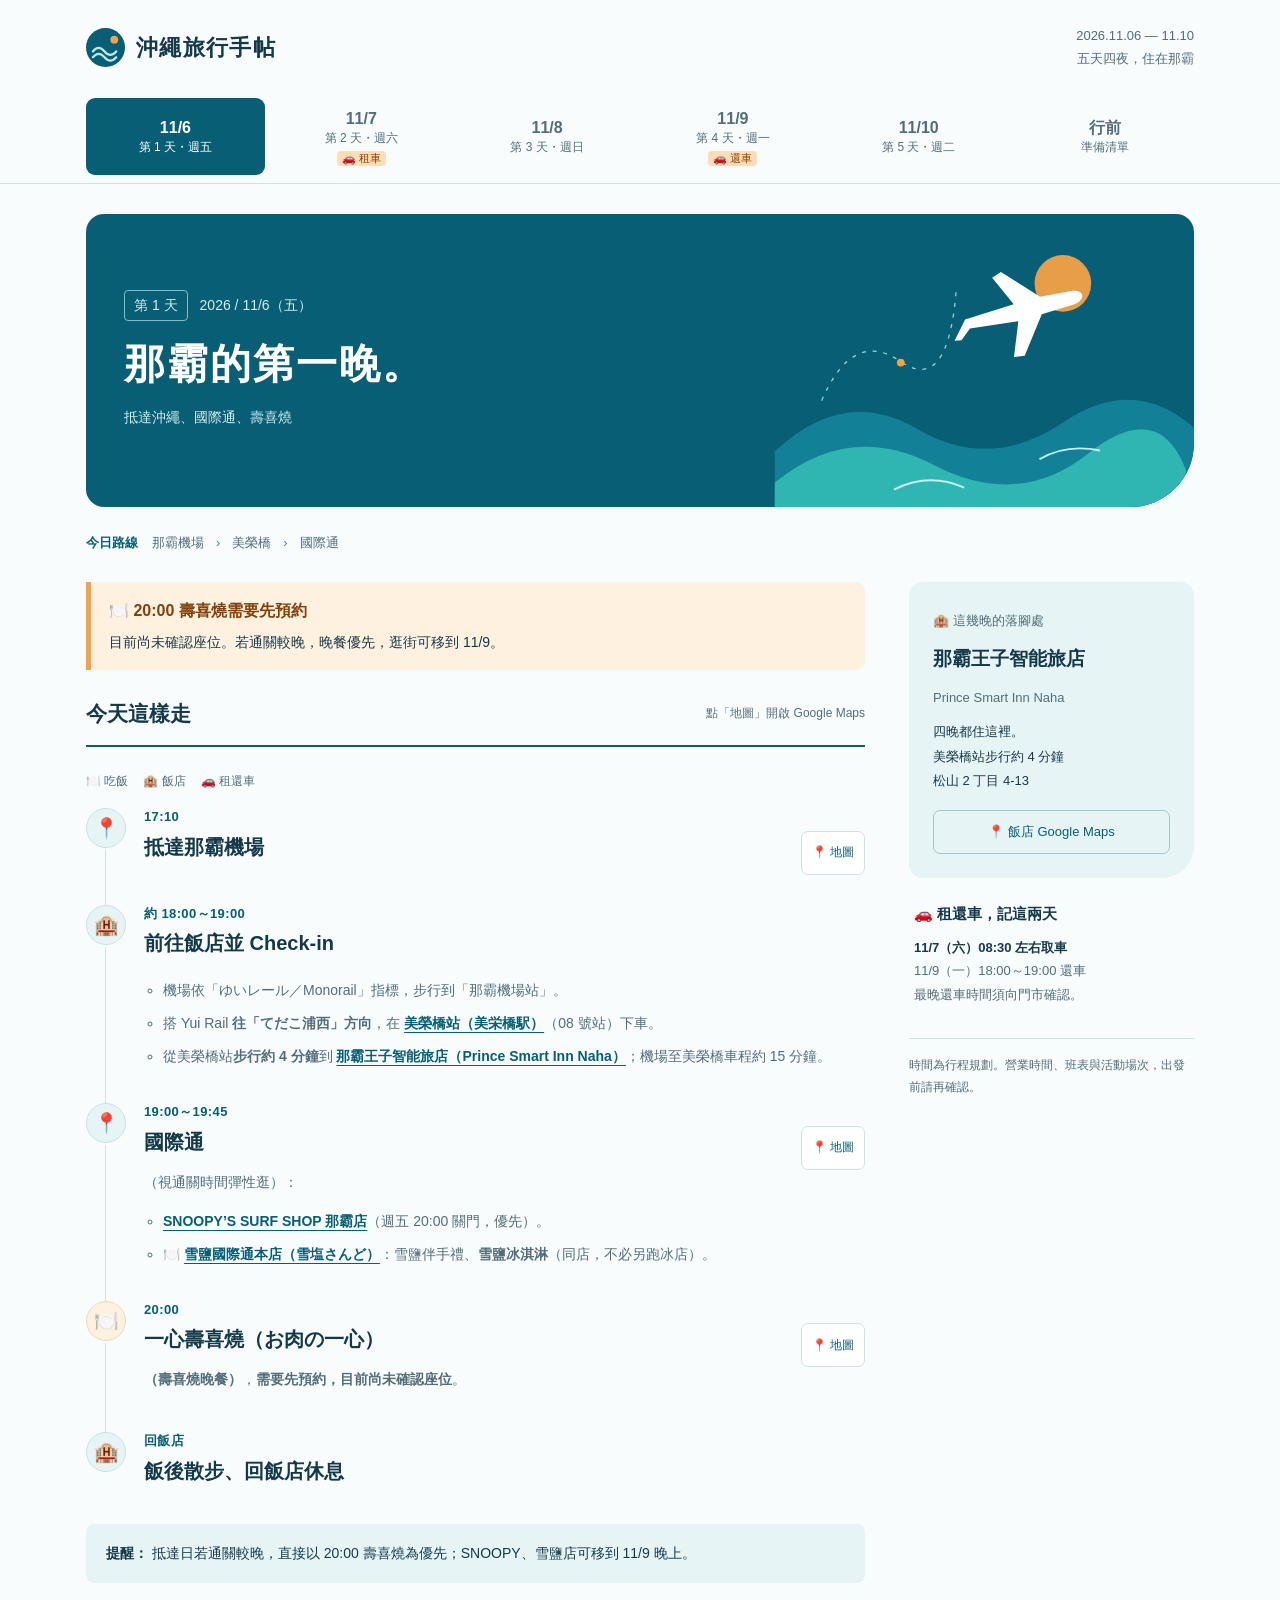
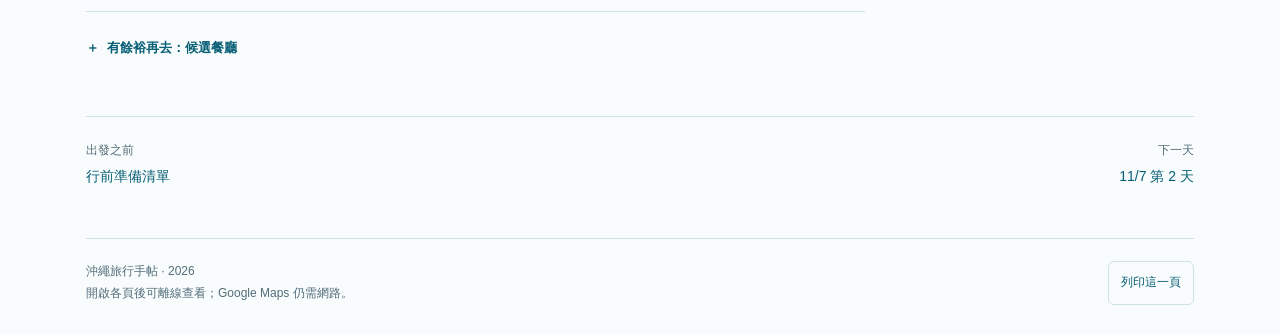
==== index.html @ 15152c81 "Publish Okinawa 2026 mobile travel guide" ====
<!doctype html>
<html lang="zh-TW"><head><meta charset="utf-8"><meta name="viewport" content="width=device-width,initial-scale=1,viewport-fit=cover"><meta name="theme-color" content="#075e75"><meta name="description" content="2026 年 11 月 6 日至 10 日沖繩五天四夜行程，包含 Google Maps、租還車提醒與行前準備清單。"><title>11/6 第 1 天｜沖繩旅行手帖</title><link rel="icon" href="./icon.svg" type="image/svg+xml"><link rel="apple-touch-icon" href="./icon.svg"><link rel="manifest" href="./manifest.webmanifest"><link rel="stylesheet" href="./style.css"><script defer src="./app.js"></script></head><body><a class="skip" href="#main">跳到主要內容</a><header class="shell masthead"><a class="brand" href="./index.html"><svg viewBox="0 0 40 40" aria-hidden="true"><circle cx="20" cy="20" r="20" fill="#075e75"/><circle cx="29" cy="12" r="4" fill="#f5a146"/><path d="M7 24q6-7 12 0t12 0M7 30q6-7 12 0t12 0" fill="none" stroke="#bde8e4" stroke-width="2.3" stroke-linecap="round"/></svg><strong>沖繩旅行手帖</strong></a><div class="trip-date"><span>2026.11.06 — 11.10</span><span>五天四夜，住在那霸</span></div></header><div class="day-nav-wrap"><nav class="shell day-nav" aria-label="選擇日期或行前準備"><a href="./index.html" aria-current="page"><span class="num">11/6</span><small>第 1 天・週五</small></a><a href="./day-2.html"><span class="num">11/7</span><small>第 2 天・週六</small><span class="car-dot">🚗 租車</span></a><a href="./day-3.html"><span class="num">11/8</span><small>第 3 天・週日</small></a><a href="./day-4.html"><span class="num">11/9</span><small>第 4 天・週一</small><span class="car-dot">🚗 還車</span></a><a href="./day-5.html"><span class="num">11/10</span><small>第 5 天・週二</small></a><a href="./prepare.html"><span class="num">行前</span><small>準備清單</small></a></nav></div><main id="main" class="shell"><section class="hero"><div class="hero-copy"><div class="hero-date"><b>第 1 天</b><span>2026 / 11/6（五）</span></div><h1>那霸的第一晚。</h1><p>抵達沖繩、國際通、壽喜燒</p></div><svg class="hero-art" viewBox="0 0 350 300" aria-hidden="true"><circle cx="275" cy="67" r="29" fill="#f5a146" opacity=".95"/><path d="M-20 239Q51 172 126 216T276 209T416 221V330H-20" fill="#128197"/><path d="M-20 271Q57 208 143 253T301 241T401 258V330H-20" fill="#30b6b2"/><path d="M28 187q32-74 81-40t57-76" fill="none" stroke="#9bd3d4" stroke-width="1.3" stroke-dasharray="4 7"/><circle cx="109" cy="148" r="4" fill="#f5a146"/><path d="M174 94l52-5-16-31 10-4 34 33 32 1c14 0 14 12 0 14l-34 3-26 38-11-1 12-35-50-3-11 10-7-1z" fill="#fff" transform="rotate(-12 222 95)"/><path d="M102 278q36-18 72-2m77-29q27-16 62-9" stroke="#c5eee8" fill="none" stroke-width="2"/></svg></section><div class="route" aria-label="今日路線"><span class="route-label">今日路線</span><span>那霸機場</span><i aria-hidden="true">›</i><span>美榮橋</span><i aria-hidden="true">›</i><span>國際通</span></div><div class="main-grid"><div><div class="notice"><strong>🍽️ 20:00 壽喜燒需要先預約</strong><p>目前尚未確認座位。若通關較晚，晚餐優先，逛街可移到 11/9。</p></div><div class="section-heading"><h2>今天這樣走</h2><span>點「地圖」開啟 Google Maps</span></div><div class="legend"><span>🍽️ 吃飯</span><span>🏨 飯店</span><span>🚗 租還車</span></div><ol class="timeline"><li class="stop place"><span class="stop-icon" aria-hidden="true">📍</span><div class="stop-time">17:10</div><div class="stop-title-row"><h3>抵達那霸機場</h3><a class="map-button" href="https://www.google.com/maps/search/?api=1&amp;query=%E9%82%A3%E8%A6%87%E7%A9%BA%E6%B8%AF%20%E6%B2%96%E7%B8%84%E7%9C%8C%E9%82%A3%E8%A6%87%E5%B8%82%E9%8F%A1%E6%B0%B4150" target="_blank" rel="noopener noreferrer" aria-label="抵達那霸機場，開啟 Google Maps">📍 地圖</a></div><div class="stop-body"></div></li><li class="stop hotel"><span class="stop-icon" aria-hidden="true">🏨</span><div class="stop-time">約 18:00～19:00</div><div class="stop-title-row"><h3>前往飯店並 Check-in</h3></div><div class="stop-body"><ul><li>機場依「ゆいレール／Monorail」指標，步行到「那霸機場站」。</li><li>搭 Yui Rail <strong>往「てだこ浦西」方向</strong>，在 <a href="https://www.google.com/maps/search/?api=1&amp;query=%E7%BE%8E%E6%A0%84%E6%A9%8B%E9%A7%85%20%E6%B2%96%E7%B8%84%E7%9C%8C%E9%82%A3%E8%A6%87%E5%B8%82" target="_blank" rel="noopener noreferrer">美榮橋站（美栄橋駅）<span class="sr-only">（開啟 Google Maps）</span></a>（08 號站）下車。</li><li>從美榮橋站<strong>步行約 4 分鐘</strong>到 <a href="https://www.google.com/maps/search/?api=1&amp;query=Prince%20Smart%20Inn%20Naha%20%E6%B2%96%E7%B8%84%E7%9C%8C%E9%82%A3%E8%A6%87%E5%B8%82%E6%9D%BE%E5%B1%B12%E4%B8%81%E7%9B%AE4-13" target="_blank" rel="noopener noreferrer">那霸王子智能旅店（Prince Smart Inn Naha）<span class="sr-only">（開啟 Google Maps）</span></a>；機場至美榮橋車程約 15 分鐘。</li></ul></div></li><li class="stop place"><span class="stop-icon" aria-hidden="true">📍</span><div class="stop-time">19:00～19:45</div><div class="stop-title-row"><h3>國際通</h3><a class="map-button" href="https://www.google.com/maps/search/?api=1&amp;query=%E9%82%A3%E8%A6%87%20%E5%9B%BD%E9%9A%9B%E9%80%9A%E3%82%8A" target="_blank" rel="noopener noreferrer" aria-label="國際通，開啟 Google Maps">📍 地圖</a></div><div class="stop-body"><p>（視通關時間彈性逛）：</p><ul><li><a href="https://www.google.com/maps/search/?api=1&amp;query=SNOOPY%27S%20SURF%20SHOP%20%E9%82%A3%E8%A6%87%E5%BA%97%20%E6%B2%96%E7%B8%84%E7%9C%8C%E9%82%A3%E8%A6%87%E5%B8%82%E6%9D%BE%E5%B0%BE2-3-13" target="_blank" rel="noopener noreferrer">SNOOPY’S SURF SHOP 那霸店<span class="sr-only">（開啟 Google Maps）</span></a>（週五 20:00 關門，優先）。</li><li>🍽️ <a href="https://www.google.com/maps/search/?api=1&amp;query=%E9%9B%AA%E5%A1%A9%E3%81%95%E3%82%93%E3%81%A9%E5%9B%BD%E9%9A%9B%E9%80%9A%E3%82%8A%E6%9C%AC%E5%BA%97%20%E6%B2%96%E7%B8%84%E7%9C%8C%E9%82%A3%E8%A6%87%E5%B8%82%E4%B9%85%E8%8C%82%E5%9C%B03-1-1" target="_blank" rel="noopener noreferrer">雪鹽國際通本店（雪塩さんど）<span class="sr-only">（開啟 Google Maps）</span></a>：雪鹽伴手禮、<strong>雪鹽冰淇淋</strong>（同店，不必另跑冰店）。</li></ul></div></li><li class="stop meal"><span class="stop-icon" aria-hidden="true">🍽️</span><div class="stop-time">20:00</div><div class="stop-title-row"><h3>一心壽喜燒（お肉の一心）</h3><a class="map-button" href="https://www.google.com/maps/search/?api=1&amp;query=%E3%81%8A%E8%82%89%E3%81%AE%E4%B8%80%E5%BF%83%20%E6%B2%96%E7%B8%84%E7%9C%8C%E9%82%A3%E8%A6%87%E5%B8%82%E4%B9%85%E8%8C%82%E5%9C%B01-5-1" target="_blank" rel="noopener noreferrer" aria-label="一心壽喜燒（お肉の一心），開啟 Google Maps">📍 地圖</a></div><div class="stop-body"><p><strong>（壽喜燒晚餐）</strong>，<strong>需要先預約，目前尚未確認座位</strong>。</p></div></li><li class="stop hotel"><span class="stop-icon" aria-hidden="true">🏨</span><div class="stop-time">回飯店</div><div class="stop-title-row"><h3>飯後散步、回飯店休息</h3></div><div class="stop-body"></div></li></ol><div class="day-note"><p><strong>提醒：</strong> 抵達日若通關較晚，直接以 20:00 壽喜燒為優先；SNOOPY、雪鹽店可移到 11/9 晚上。</p></div><details class="candidates"><summary>有餘裕再去：候選餐廳</summary><p><strong>候選：</strong><a href="https://www.google.com/maps/search/?api=1&amp;query=%E5%9B%9E%E8%BB%A2%E5%AF%BF%E5%8F%B8%20%E5%8C%97%E6%B5%B7%E7%B4%A0%E6%9D%90%20%E5%8C%97%E8%B0%B7%E5%BA%97%20%E3%83%AC%E3%82%AF%E3%83%BC%E6%B2%96%E7%B8%84%E5%8C%97%E8%B0%B7%E3%82%B9%E3%83%91%E3%83%AA%E3%82%BE%E3%83%BC%E3%83%88" target="_blank" rel="noopener noreferrer">北海素材迴轉壽司（北谷店）<span class="sr-only">（開啟 Google Maps）</span></a>（11/7 美村）、<a href="https://www.google.com/maps/search/?api=1&amp;query=%E3%82%BA%E3%83%BC%E3%83%88%E3%83%B3%E3%82%BA%20Zootons%20%E9%82%A3%E8%A6%87" target="_blank" rel="noopener noreferrer">Zooton’s 漢堡<span class="sr-only">（開啟 Google Maps）</span></a>（那霸漢堡）、居酒屋（不指定店家）。</p></details></div><aside class="aside" aria-label="住宿與租車資訊"><section class="stay-panel"><span class="mini">🏨 這幾晚的落腳處</span><h2>那霸王子智能旅店</h2><span class="mini" lang="en">Prince Smart Inn Naha</span><p>四晚都住這裡。<br>美榮橋站步行約 4 分鐘<br>松山 2 丁目 4-13</p><a class="map-button" target="_blank" rel="noopener noreferrer" href="https://www.google.com/maps/search/?api=1&amp;query=Prince%20Smart%20Inn%20Naha%20%E6%B2%96%E7%B8%84%E7%9C%8C%E9%82%A3%E8%A6%87%E5%B8%82%E6%9D%BE%E5%B1%B12%E4%B8%81%E7%9B%AE4-13">📍 飯店 Google Maps</a></section><section class="transport"><h2>🚗 租還車，記這兩天</h2><p><strong>11/7（六）08:30 左右取車</strong><br>11/9（一）18:00～19:00 還車<br>最晚還車時間須向門市確認。</p></section><p class="hint">時間為行程規劃。營業時間、班表與活動場次，出發前請再確認。</p></aside></div><nav class="pagination" aria-label="前後頁面"><a href="./prepare.html"><small>出發之前</small>行前準備清單</a><a href="./day-2.html"><small>下一天</small>11/7 第 2 天</a></nav><footer class="footer"><span>沖繩旅行手帖 · 2026<br>開啟各頁後可離線查看；Google Maps 仍需網路。</span><button class="print-button" data-print hidden>列印這一頁</button></footer></main></body></html>
---- style.css ----
@charset "UTF-8";
.sr-only{position:absolute;width:1px;height:1px;padding:0;margin:-1px;overflow:hidden;clip:rect(0,0,0,0);white-space:nowrap;border:0}
:root{--ocean:#075e75;--ink:#143a4a;--muted:#526d79;--paper:#f8fcfd;--reef:#e7f4f5;--lagoon:#30b6b2;--sun:#f5a146;--line:#cfe1e5;--serif:"Noto Serif TC","Songti TC","PMingLiU",serif;--sans:"Noto Sans TC","PingFang TC","Microsoft JhengHei",sans-serif}
*{box-sizing:border-box}html{scroll-behavior:smooth;scroll-padding-top:130px}body{margin:0;background:var(--paper);color:var(--ink);font:16px/1.8 var(--sans);-webkit-text-size-adjust:100%}a{color:var(--ocean);text-underline-offset:4px}button,input{font:inherit}button,a,input{touch-action:manipulation}a,button{ -webkit-tap-highlight-color:transparent}a:focus-visible,button:focus-visible,input:focus-visible,summary:focus-visible{outline:3px solid #bd620a;outline-offset:5px}button{cursor:pointer}.skip{position:absolute;top:-90px;left:15px;z-index:20;background:white;padding:10px}.skip:focus{top:10px}.shell{max-width:1180px;margin:auto;padding:0 36px}.masthead{display:flex;align-items:center;justify-content:space-between;padding-top:24px;padding-bottom:23px;gap:16px}.brand{display:flex;align-items:center;gap:11px;text-decoration:none;color:var(--ink)}.brand svg{width:39px;height:39px}.brand strong{font-size:22px;letter-spacing:.06em}.trip-date{font-size:13px;color:var(--muted)}.trip-date span{display:block;text-align:right}.day-nav-wrap{position:sticky;top:0;background:var(--paper);z-index:8;border-bottom:1px solid var(--line)}.day-nav{display:grid;grid-template-columns:repeat(6,1fr);padding-top:4px;padding-bottom:8px;gap:7px}.day-nav a{border-radius:9px;text-decoration:none;display:flex;align-items:center;justify-content:center;flex-direction:column;min-height:67px;color:var(--muted);line-height:1.45;border:1px solid transparent;padding:8px 5px;white-space:nowrap}.day-nav .num{font-weight:700;font-size:16px}.day-nav small{font-size:12px}.day-nav a[aria-current]{background:var(--ocean);color:#fff}.day-nav a:hover{border-color:var(--ocean)}.day-nav .car-dot{font-size:11px;line-height:1.3;color:#8b3e00;background:#ffdeb7;border-radius:4px;padding:0 5px;margin-top:4px}.day-nav a[aria-current] .car-dot{background:#ffe1bd}.hero{margin:30px 0 24px;position:relative;min-height:276px;border-radius:18px 18px 64px 18px;overflow:hidden;background:var(--ocean);color:#fff;display:flex;align-items:center}.hero-copy{position:relative;z-index:2;padding:33px 38px;max-width:66%}.hero-date{display:flex;align-items:center;gap:12px;font-size:14px;color:#d1eeed}.hero-date b{padding:2px 9px;border:1px solid #83bfc6;border-radius:4px;font-weight:500}.hero h1{font-family:var(--serif);font-size:36px;line-height:1.55;letter-spacing:.05em;margin:12px 0 9px;font-weight:700}.hero p{color:#d1eeed;margin:0;font-size:14px}.hero-art{position:absolute;right:-9px;bottom:-4px;width:43%;height:100%;opacity:1}.return-tag{display:block;font-family:var(--sans);font-size:17px;letter-spacing:0;color:#ffe0b8;margin-top:6px}.route{display:flex;flex-wrap:wrap;gap:5px 12px;align-items:center;color:var(--muted);font-size:13px;margin:8px 0 28px}.route .route-label{font-weight:bold;color:var(--ocean);margin-right:2px}.route i{font-style:normal;color:#408c9b}.main-grid{display:grid;grid-template-columns:minmax(0,1fr) 285px;gap:44px;align-items:start}.section-heading{display:flex;align-items:center;justify-content:space-between;gap:14px;border-bottom:2px solid var(--ocean);padding:0 0 12px;margin-bottom:24px}.section-heading h2{font-size:21px;margin:0}.section-heading span{font-size:12px;color:var(--muted)}.notice{border-left:5px solid var(--sun);background:#fff1df;padding:15px 18px;border-radius:0 9px 9px 0;margin-bottom:25px}.notice strong{display:block;color:#82400b;margin-bottom:4px}.notice p{margin:0;font-size:14px}.timeline{margin:0;padding:0;list-style:none}.stop{position:relative;padding:0 0 30px 58px}.stop:not(:last-child):before{content:"";position:absolute;left:19px;top:42px;bottom:0;width:1px;background:var(--line)}.stop-icon{position:absolute;left:0;top:0;display:flex;align-items:center;justify-content:center;width:40px;height:40px;background:var(--reef);border:1px solid #cae1e5;border-radius:50%;font-size:20px}.stop.meal .stop-icon{background:#fff1df;border-color:#f3d8b5}.stop.car .stop-icon{background:#ffdfb9;border-color:#e6ba81}.stop-time{font-weight:700;letter-spacing:.03em;font-size:13px;color:var(--ocean);font-variant-numeric:tabular-nums;line-height:1.4;margin-bottom:4px}.stop-title-row{display:flex;gap:12px;align-items:flex-start;justify-content:space-between}.stop h3{font-size:20px;line-height:1.6;margin:0 0 7px;overflow-wrap:anywhere}.stop-body{font-size:14px;color:var(--muted);overflow-wrap:anywhere}.stop-body p{margin:0 0 10px}.stop-body p:empty{display:none}.stop-body ul{padding-left:19px;margin:8px 0 0}.stop-body li{padding:4px 0}.stop-body a{font-weight:600}.map-button{flex-shrink:0;display:inline-flex;align-items:center;justify-content:center;min-height:44px;min-width:56px;font-size:12px;white-space:nowrap;padding:7px 10px;border-radius:7px;border:1px solid var(--line);text-decoration:none;background:#fff;gap:3px}.map-button:hover{background:var(--reef)}.aside{position:sticky;top:110px}.stay-panel{border-radius:14px 14px 32px 14px;background:var(--reef);padding:24px;margin-bottom:22px}.stay-panel .mini{font-size:13px;color:var(--muted)}.stay-panel h2{font-size:19px;margin:7px 0}.stay-panel p{font-size:13px;line-height:1.9;margin:8px 0 16px}.stay-panel .map-button{border-color:#a4c6ce;background:transparent;min-width:100%;font-size:13px}.transport{padding:0 5px 20px}.transport h2{font-size:15px;margin:0 0 9px}.transport p{margin:0;font-size:13px;color:var(--muted)}.transport strong{color:var(--ink)}.hint{border-top:1px solid var(--line);padding-top:16px;font-size:12px;color:var(--muted)}.day-note{padding:17px 20px;background:var(--reef);border-radius:8px;font-size:14px;margin-bottom:28px}.day-note p{margin:0}.candidates{border-top:1px solid var(--line);padding:14px 0;margin-top:15px;font-size:13px}.candidates summary{cursor:pointer;min-height:44px;display:flex;align-items:center;font-weight:bold;color:var(--ocean)}.candidates summary:before{content:"＋";margin-right:8px}.candidates[open] summary:before{content:"−"}.candidates p{color:var(--muted);margin:4px 0 12px}.pagination{display:flex;justify-content:space-between;align-items:center;gap:15px;margin:32px 0 0;padding:23px 0;border-top:1px solid var(--line)}.pagination a{display:flex;flex-direction:column;gap:3px;text-decoration:none;font-size:14px}.pagination a:last-child{text-align:right;margin-left:auto}.pagination small{font-size:12px;color:var(--muted)}.footer{display:flex;align-items:center;justify-content:space-between;border-top:1px solid var(--line);padding:22px 0 30px;margin-top:25px;gap:20px;font-size:12px;color:var(--muted)}.footer a{text-decoration:none}.print-button{background:transparent;border:1px solid var(--line);border-radius:6px;min-height:44px;padding:6px 12px;color:var(--ocean)}.check-intro{font-size:14px;color:var(--muted);margin:-5px 0 21px}.progress-row{display:flex;align-items:center;justify-content:space-between;margin-bottom:8px;gap:15px}.progress-row strong{font-size:18px}.progress-row span{font-size:13px;color:var(--muted)}progress{appearance:none;display:block;width:100%;height:7px;border:0;border-radius:4px;background:var(--line);margin:0 0 26px}progress::-webkit-progress-bar{background:var(--line);border-radius:4px}progress::-webkit-progress-value{background:var(--lagoon);border-radius:4px}progress::-moz-progress-bar{background:var(--lagoon);border-radius:4px}.check-group{margin:0 0 24px}.check-group h3{font-size:16px;margin:0 0 10px;padding:9px 0;border-bottom:1px solid var(--line)}.check-row{display:flex;gap:13px;padding:14px 0;cursor:pointer;align-items:flex-start;border-bottom:1px solid #e2ecef}.check-row input{width:23px;height:23px;accent-color:var(--ocean);flex-shrink:0;margin:3px 0 0}.check-row strong{font-size:15px;font-weight:500;display:block}.check-row small{font-size:12px;color:var(--muted);display:block;margin-top:3px;line-height:1.8}.check-row:has(input:checked) strong{text-decoration:line-through;color:var(--muted)}.check-row:has(input:checked){opacity:.67}.reset{min-height:44px;padding:8px 14px;border:1px solid var(--line);background:white;color:var(--muted);border-radius:6px;font-size:13px}.saved-status{font-size:12px;color:var(--muted);min-height:24px;margin-top:9px}.license-note{font-size:13px}.license-note a{display:inline-block;margin-top:6px}.legend{display:flex;flex-wrap:wrap;gap:15px;color:var(--muted);font-size:12px;padding-bottom:16px}.no-js-note{background:#fff1df;color:var(--ink);padding:10px;font-size:13px}
@media(min-width:1000px){.hero h1{font-size:41px}.hero{min-height:293px}}
@media(max-width:760px){.shell{padding-left:20px;padding-right:20px}.masthead{padding-top:18px;padding-bottom:17px}.brand strong{font-size:20px}.brand svg{width:31px;height:31px}.trip-date{font-size:11px}.day-nav{gap:3px;padding-top:3px;padding-bottom:6px}.day-nav a{min-height:64px;padding:7px 1px;border-radius:7px}.day-nav .num{font-size:14px}.day-nav small{font-size:10px}.day-nav .car-dot{font-size:9px;padding:1px 3px}.main-grid{grid-template-columns:minmax(0,1fr);gap:18px}.hero{margin-top:20px;min-height:277px;border-radius:13px 13px 46px 13px;align-items:flex-start}.hero-copy{padding:24px;max-width:100%}.hero h1{font-size:29px;max-width:340px;text-shadow:0 1px 7px #075e75}.hero p{font-size:12px;max-width:75%}.hero-date{font-size:12px;gap:8px}.hero-art{height:70%;width:49%;right:-22px;bottom:-8px;opacity:.8}.return-tag{font-size:15px}.route{font-size:12px;gap:3px 8px;margin-bottom:24px}.section-heading{margin-bottom:20px}.section-heading h2{font-size:19px}.stop{padding-left:50px;padding-bottom:27px}.stop h3{font-size:18px}.stop-title-row{gap:9px}.stop-icon{width:35px;height:35px;font-size:18px}.stop:not(:last-child):before{left:17px;top:37px}.map-button{padding:7px 8px;min-width:51px}.stop-body{font-size:14px;line-height:1.9}.aside{position:static;display:grid;grid-template-columns:minmax(0,1fr) minmax(0,1fr);gap:18px}.stay-panel{padding:20px;margin-bottom:0;grid-row:span 2}.transport{padding:4px 0}.hint{margin:0}.footer{font-size:11px;align-items:flex-start}.footer span{max-width:70%}.notice{padding:13px 15px}.notice p{font-size:13px}}
@media(max-width:420px){.shell{padding-left:16px;padding-right:16px}.hero-copy{padding:23px 20px}.hero h1{font-size:27px}.hero-art{width:51%;height:64%}.aside{grid-template-columns:1fr}.stay-panel{grid-row:auto}.transport{padding:3px 2px}.hint{padding-top:13px}.day-nav .num{font-size:13px}.day-nav small{font-size:9px}.section-heading span{font-size:11px}}
@media(max-width:760px){.brand strong{font-size:18px;white-space:nowrap}.masthead{gap:10px}.trip-date{font-size:10px;flex-shrink:0}.trip-date span{white-space:nowrap}.day-nav{grid-template-columns:repeat(6,minmax(0,1fr))}.day-nav a{min-width:0}.day-nav small{font-size:9px}}
@media(max-width:360px){.brand{gap:7px}.brand strong{font-size:16px;letter-spacing:0}.brand svg{width:27px;height:27px}.trip-date{font-size:9px}.day-nav small{font-size:8px}.day-nav .num{font-size:12px}}
@media(prefers-reduced-motion:reduce){html{scroll-behavior:auto}}
@media print{body{background:#fff;color:#000}.day-nav-wrap,.hero-art,.pagination,.print-button,.reset{display:none}.hero{background:none;color:var(--ink);min-height:0;margin:12px 0}.hero-copy{max-width:100%;padding:0}.hero-date,.hero p,.return-tag{color:var(--ink)}.hero h1{font-size:25px;text-shadow:none}.main-grid{display:block}.aside{position:static;display:block}.stop{break-inside:avoid}.stay-panel{background:#fff;border:1px solid #ccc}.footer{margin-top:10px}.map-button{border:0;min-height:0}.stop-icon{background:#fff!important}.shell{padding:0 20px;max-width:900px}.hero h1{max-width:100%}}
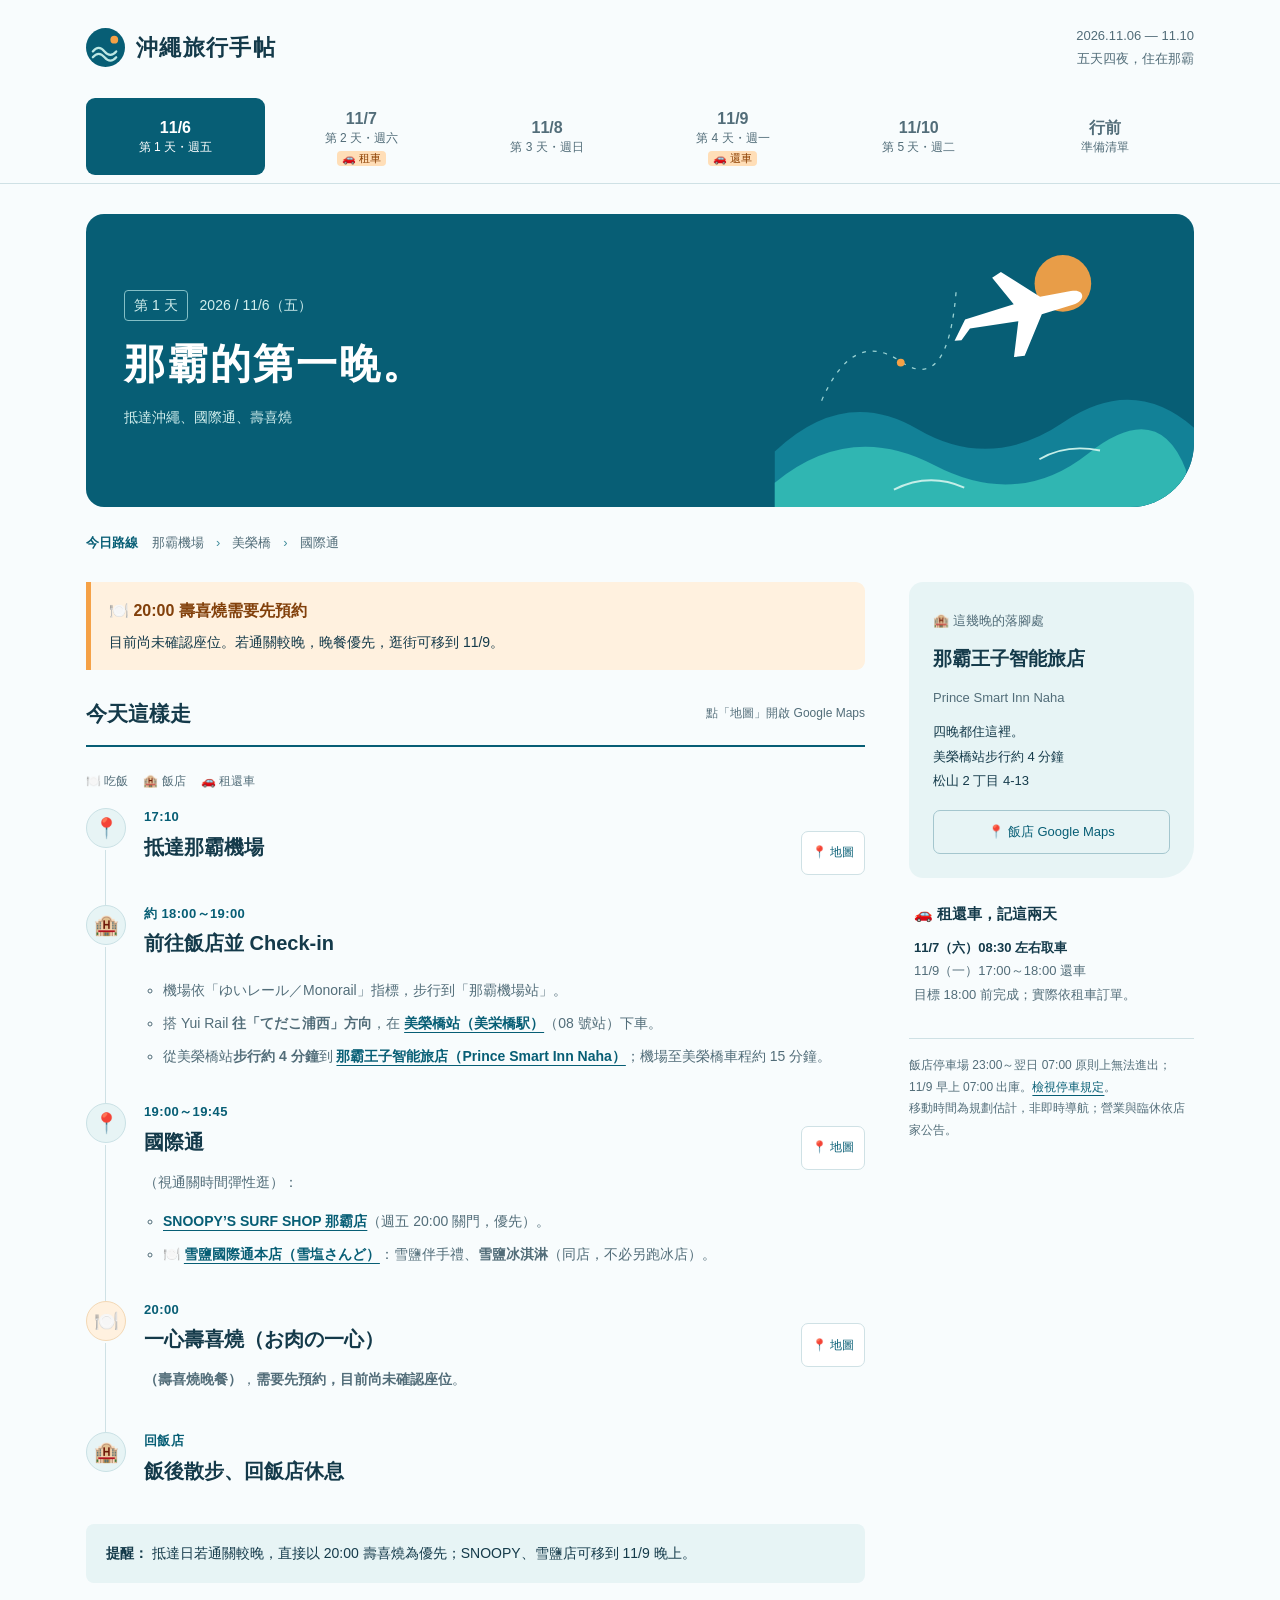
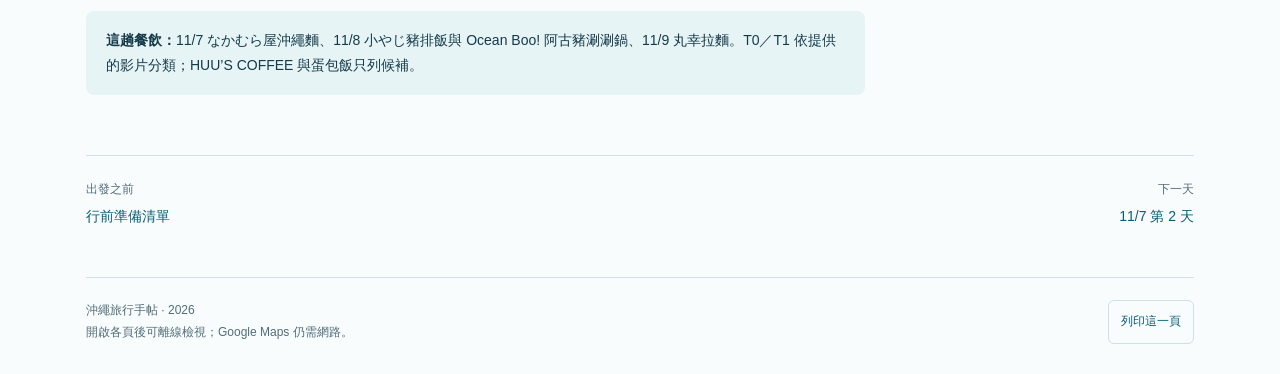
==== commit 27852c7f: "Update Okinawa dining, route timing and airport transport" ====
--- a/index.html
+++ b/index.html
@@ -1,2 +1,2 @@
 <!doctype html>
-<html lang="zh-TW"><head><meta charset="utf-8"><meta name="viewport" content="width=device-width,initial-scale=1,viewport-fit=cover"><meta name="theme-color" content="#075e75"><meta name="description" content="2026 年 11 月 6 日至 10 日沖繩五天四夜行程，包含 Google Maps、租還車提醒與行前準備清單。"><title>11/6 第 1 天｜沖繩旅行手帖</title><link rel="icon" href="./icon.svg" type="image/svg+xml"><link rel="apple-touch-icon" href="./icon.svg"><link rel="manifest" href="./manifest.webmanifest"><link rel="stylesheet" href="./style.css"><script defer src="./app.js"></script></head><body><a class="skip" href="#main">跳到主要內容</a><header class="shell masthead"><a class="brand" href="./index.html"><svg viewBox="0 0 40 40" aria-hidden="true"><circle cx="20" cy="20" r="20" fill="#075e75"/><circle cx="29" cy="12" r="4" fill="#f5a146"/><path d="M7 24q6-7 12 0t12 0M7 30q6-7 12 0t12 0" fill="none" stroke="#bde8e4" stroke-width="2.3" stroke-linecap="round"/></svg><strong>沖繩旅行手帖</strong></a><div class="trip-date"><span>2026.11.06 — 11.10</span><span>五天四夜，住在那霸</span></div></header><div class="day-nav-wrap"><nav class="shell day-nav" aria-label="選擇日期或行前準備"><a href="./index.html" aria-current="page"><span class="num">11/6</span><small>第 1 天・週五</small></a><a href="./day-2.html"><span class="num">11/7</span><small>第 2 天・週六</small><span class="car-dot">🚗 租車</span></a><a href="./day-3.html"><span class="num">11/8</span><small>第 3 天・週日</small></a><a href="./day-4.html"><span class="num">11/9</span><small>第 4 天・週一</small><span class="car-dot">🚗 還車</span></a><a href="./day-5.html"><span class="num">11/10</span><small>第 5 天・週二</small></a><a href="./prepare.html"><span class="num">行前</span><small>準備清單</small></a></nav></div><main id="main" class="shell"><section class="hero"><div class="hero-copy"><div class="hero-date"><b>第 1 天</b><span>2026 / 11/6（五）</span></div><h1>那霸的第一晚。</h1><p>抵達沖繩、國際通、壽喜燒</p></div><svg class="hero-art" viewBox="0 0 350 300" aria-hidden="true"><circle cx="275" cy="67" r="29" fill="#f5a146" opacity=".95"/><path d="M-20 239Q51 172 126 216T276 209T416 221V330H-20" fill="#128197"/><path d="M-20 271Q57 208 143 253T301 241T401 258V330H-20" fill="#30b6b2"/><path d="M28 187q32-74 81-40t57-76" fill="none" stroke="#9bd3d4" stroke-width="1.3" stroke-dasharray="4 7"/><circle cx="109" cy="148" r="4" fill="#f5a146"/><path d="M174 94l52-5-16-31 10-4 34 33 32 1c14 0 14 12 0 14l-34 3-26 38-11-1 12-35-50-3-11 10-7-1z" fill="#fff" transform="rotate(-12 222 95)"/><path d="M102 278q36-18 72-2m77-29q27-16 62-9" stroke="#c5eee8" fill="none" stroke-width="2"/></svg></section><div class="route" aria-label="今日路線"><span class="route-label">今日路線</span><span>那霸機場</span><i aria-hidden="true">›</i><span>美榮橋</span><i aria-hidden="true">›</i><span>國際通</span></div><div class="main-grid"><div><div class="notice"><strong>🍽️ 20:00 壽喜燒需要先預約</strong><p>目前尚未確認座位。若通關較晚，晚餐優先，逛街可移到 11/9。</p></div><div class="section-heading"><h2>今天這樣走</h2><span>點「地圖」開啟 Google Maps</span></div><div class="legend"><span>🍽️ 吃飯</span><span>🏨 飯店</span><span>🚗 租還車</span></div><ol class="timeline"><li class="stop place"><span class="stop-icon" aria-hidden="true">📍</span><div class="stop-time">17:10</div><div class="stop-title-row"><h3>抵達那霸機場</h3><a class="map-button" href="https://www.google.com/maps/search/?api=1&amp;query=%E9%82%A3%E8%A6%87%E7%A9%BA%E6%B8%AF%20%E6%B2%96%E7%B8%84%E7%9C%8C%E9%82%A3%E8%A6%87%E5%B8%82%E9%8F%A1%E6%B0%B4150" target="_blank" rel="noopener noreferrer" aria-label="抵達那霸機場，開啟 Google Maps">📍 地圖</a></div><div class="stop-body"></div></li><li class="stop hotel"><span class="stop-icon" aria-hidden="true">🏨</span><div class="stop-time">約 18:00～19:00</div><div class="stop-title-row"><h3>前往飯店並 Check-in</h3></div><div class="stop-body"><ul><li>機場依「ゆいレール／Monorail」指標，步行到「那霸機場站」。</li><li>搭 Yui Rail <strong>往「てだこ浦西」方向</strong>，在 <a href="https://www.google.com/maps/search/?api=1&amp;query=%E7%BE%8E%E6%A0%84%E6%A9%8B%E9%A7%85%20%E6%B2%96%E7%B8%84%E7%9C%8C%E9%82%A3%E8%A6%87%E5%B8%82" target="_blank" rel="noopener noreferrer">美榮橋站（美栄橋駅）<span class="sr-only">（開啟 Google Maps）</span></a>（08 號站）下車。</li><li>從美榮橋站<strong>步行約 4 分鐘</strong>到 <a href="https://www.google.com/maps/search/?api=1&amp;query=Prince%20Smart%20Inn%20Naha%20%E6%B2%96%E7%B8%84%E7%9C%8C%E9%82%A3%E8%A6%87%E5%B8%82%E6%9D%BE%E5%B1%B12%E4%B8%81%E7%9B%AE4-13" target="_blank" rel="noopener noreferrer">那霸王子智能旅店（Prince Smart Inn Naha）<span class="sr-only">（開啟 Google Maps）</span></a>；機場至美榮橋車程約 15 分鐘。</li></ul></div></li><li class="stop place"><span class="stop-icon" aria-hidden="true">📍</span><div class="stop-time">19:00～19:45</div><div class="stop-title-row"><h3>國際通</h3><a class="map-button" href="https://www.google.com/maps/search/?api=1&amp;query=%E9%82%A3%E8%A6%87%20%E5%9B%BD%E9%9A%9B%E9%80%9A%E3%82%8A" target="_blank" rel="noopener noreferrer" aria-label="國際通，開啟 Google Maps">📍 地圖</a></div><div class="stop-body"><p>（視通關時間彈性逛）：</p><ul><li><a href="https://www.google.com/maps/search/?api=1&amp;query=SNOOPY%27S%20SURF%20SHOP%20%E9%82%A3%E8%A6%87%E5%BA%97%20%E6%B2%96%E7%B8%84%E7%9C%8C%E9%82%A3%E8%A6%87%E5%B8%82%E6%9D%BE%E5%B0%BE2-3-13" target="_blank" rel="noopener noreferrer">SNOOPY’S SURF SHOP 那霸店<span class="sr-only">（開啟 Google Maps）</span></a>（週五 20:00 關門，優先）。</li><li>🍽️ <a href="https://www.google.com/maps/search/?api=1&amp;query=%E9%9B%AA%E5%A1%A9%E3%81%95%E3%82%93%E3%81%A9%E5%9B%BD%E9%9A%9B%E9%80%9A%E3%82%8A%E6%9C%AC%E5%BA%97%20%E6%B2%96%E7%B8%84%E7%9C%8C%E9%82%A3%E8%A6%87%E5%B8%82%E4%B9%85%E8%8C%82%E5%9C%B03-1-1" target="_blank" rel="noopener noreferrer">雪鹽國際通本店（雪塩さんど）<span class="sr-only">（開啟 Google Maps）</span></a>：雪鹽伴手禮、<strong>雪鹽冰淇淋</strong>（同店，不必另跑冰店）。</li></ul></div></li><li class="stop meal"><span class="stop-icon" aria-hidden="true">🍽️</span><div class="stop-time">20:00</div><div class="stop-title-row"><h3>一心壽喜燒（お肉の一心）</h3><a class="map-button" href="https://www.google.com/maps/search/?api=1&amp;query=%E3%81%8A%E8%82%89%E3%81%AE%E4%B8%80%E5%BF%83%20%E6%B2%96%E7%B8%84%E7%9C%8C%E9%82%A3%E8%A6%87%E5%B8%82%E4%B9%85%E8%8C%82%E5%9C%B01-5-1" target="_blank" rel="noopener noreferrer" aria-label="一心壽喜燒（お肉の一心），開啟 Google Maps">📍 地圖</a></div><div class="stop-body"><p><strong>（壽喜燒晚餐）</strong>，<strong>需要先預約，目前尚未確認座位</strong>。</p></div></li><li class="stop hotel"><span class="stop-icon" aria-hidden="true">🏨</span><div class="stop-time">回飯店</div><div class="stop-title-row"><h3>飯後散步、回飯店休息</h3></div><div class="stop-body"></div></li></ol><div class="day-note"><p><strong>提醒：</strong> 抵達日若通關較晚，直接以 20:00 壽喜燒為優先；SNOOPY、雪鹽店可移到 11/9 晚上。</p></div><details class="candidates"><summary>有餘裕再去：候選餐廳</summary><p><strong>候選：</strong><a href="https://www.google.com/maps/search/?api=1&amp;query=%E5%9B%9E%E8%BB%A2%E5%AF%BF%E5%8F%B8%20%E5%8C%97%E6%B5%B7%E7%B4%A0%E6%9D%90%20%E5%8C%97%E8%B0%B7%E5%BA%97%20%E3%83%AC%E3%82%AF%E3%83%BC%E6%B2%96%E7%B8%84%E5%8C%97%E8%B0%B7%E3%82%B9%E3%83%91%E3%83%AA%E3%82%BE%E3%83%BC%E3%83%88" target="_blank" rel="noopener noreferrer">北海素材迴轉壽司（北谷店）<span class="sr-only">（開啟 Google Maps）</span></a>（11/7 美村）、<a href="https://www.google.com/maps/search/?api=1&amp;query=%E3%82%BA%E3%83%BC%E3%83%88%E3%83%B3%E3%82%BA%20Zootons%20%E9%82%A3%E8%A6%87" target="_blank" rel="noopener noreferrer">Zooton’s 漢堡<span class="sr-only">（開啟 Google Maps）</span></a>（那霸漢堡）、居酒屋（不指定店家）。</p></details></div><aside class="aside" aria-label="住宿與租車資訊"><section class="stay-panel"><span class="mini">🏨 這幾晚的落腳處</span><h2>那霸王子智能旅店</h2><span class="mini" lang="en">Prince Smart Inn Naha</span><p>四晚都住這裡。<br>美榮橋站步行約 4 分鐘<br>松山 2 丁目 4-13</p><a class="map-button" target="_blank" rel="noopener noreferrer" href="https://www.google.com/maps/search/?api=1&amp;query=Prince%20Smart%20Inn%20Naha%20%E6%B2%96%E7%B8%84%E7%9C%8C%E9%82%A3%E8%A6%87%E5%B8%82%E6%9D%BE%E5%B1%B12%E4%B8%81%E7%9B%AE4-13">📍 飯店 Google Maps</a></section><section class="transport"><h2>🚗 租還車，記這兩天</h2><p><strong>11/7（六）08:30 左右取車</strong><br>11/9（一）18:00～19:00 還車<br>最晚還車時間須向門市確認。</p></section><p class="hint">時間為行程規劃。營業時間、班表與活動場次，出發前請再確認。</p></aside></div><nav class="pagination" aria-label="前後頁面"><a href="./prepare.html"><small>出發之前</small>行前準備清單</a><a href="./day-2.html"><small>下一天</small>11/7 第 2 天</a></nav><footer class="footer"><span>沖繩旅行手帖 · 2026<br>開啟各頁後可離線查看；Google Maps 仍需網路。</span><button class="print-button" data-print hidden>列印這一頁</button></footer></main></body></html>+<html lang="zh-TW"><head><meta charset="utf-8"><meta name="viewport" content="width=device-width,initial-scale=1,viewport-fit=cover"><meta name="theme-color" content="#075e75"><meta name="description" content="2026 年 11 月 6 日至 10 日沖繩五天四夜行程，包含 Google Maps、租還車提醒與行前準備清單。"><title>11/6 第 1 天｜沖繩旅行手帖</title><link rel="icon" href="./icon.svg" type="image/svg+xml"><link rel="apple-touch-icon" href="./icon.svg"><link rel="manifest" href="./manifest.webmanifest"><link rel="stylesheet" href="./style.css"><script defer src="./app.js"></script></head><body><a class="skip" href="#main">跳到主要內容</a><header class="shell masthead"><a class="brand" href="./index.html"><svg viewBox="0 0 40 40" aria-hidden="true"><circle cx="20" cy="20" r="20" fill="#075e75"/><circle cx="29" cy="12" r="4" fill="#f5a146"/><path d="M7 24q6-7 12 0t12 0M7 30q6-7 12 0t12 0" fill="none" stroke="#bde8e4" stroke-width="2.3" stroke-linecap="round"/></svg><strong>沖繩旅行手帖</strong></a><div class="trip-date"><span>2026.11.06 — 11.10</span><span>五天四夜，住在那霸</span></div></header><div class="day-nav-wrap"><nav class="shell day-nav" aria-label="選擇日期或行前準備"><a href="./index.html" aria-current="page"><span class="num">11/6</span><small>第 1 天・週五</small></a><a href="./day-2.html"><span class="num">11/7</span><small>第 2 天・週六</small><span class="car-dot">🚗 租車</span></a><a href="./day-3.html"><span class="num">11/8</span><small>第 3 天・週日</small></a><a href="./day-4.html"><span class="num">11/9</span><small>第 4 天・週一</small><span class="car-dot">🚗 還車</span></a><a href="./day-5.html"><span class="num">11/10</span><small>第 5 天・週二</small></a><a href="./prepare.html"><span class="num">行前</span><small>準備清單</small></a></nav></div><main id="main" class="shell"><section class="hero"><div class="hero-copy"><div class="hero-date"><b>第 1 天</b><span>2026 / 11/6（五）</span></div><h1>那霸的第一晚。</h1><p>抵達沖繩、國際通、壽喜燒</p></div><svg class="hero-art" viewBox="0 0 350 300" aria-hidden="true"><circle cx="275" cy="67" r="29" fill="#f5a146" opacity=".95"/><path d="M-20 239Q51 172 126 216T276 209T416 221V330H-20" fill="#128197"/><path d="M-20 271Q57 208 143 253T301 241T401 258V330H-20" fill="#30b6b2"/><path d="M28 187q32-74 81-40t57-76" fill="none" stroke="#9bd3d4" stroke-width="1.3" stroke-dasharray="4 7"/><circle cx="109" cy="148" r="4" fill="#f5a146"/><path d="M174 94l52-5-16-31 10-4 34 33 32 1c14 0 14 12 0 14l-34 3-26 38-11-1 12-35-50-3-11 10-7-1z" fill="#fff" transform="rotate(-12 222 95)"/><path d="M102 278q36-18 72-2m77-29q27-16 62-9" stroke="#c5eee8" fill="none" stroke-width="2"/></svg></section><div class="route" aria-label="今日路線"><span class="route-label">今日路線</span><span>那霸機場</span><i aria-hidden="true">›</i><span>美榮橋</span><i aria-hidden="true">›</i><span>國際通</span></div><div class="main-grid"><div><div class="notice"><strong>🍽️ 20:00 壽喜燒需要先預約</strong><p>目前尚未確認座位。若通關較晚，晚餐優先，逛街可移到 11/9。</p></div><div class="section-heading"><h2>今天這樣走</h2><span>點「地圖」開啟 Google Maps</span></div><div class="legend"><span>🍽️ 吃飯</span><span>🏨 飯店</span><span>🚗 租還車</span></div><ol class="timeline"><li class="stop place"><span class="stop-icon" aria-hidden="true">📍</span><div class="stop-time">17:10</div><div class="stop-title-row"><h3>抵達那霸機場</h3><a class="map-button" href="https://www.google.com/maps/search/?api=1&amp;query=%E9%82%A3%E8%A6%87%E7%A9%BA%E6%B8%AF%20%E6%B2%96%E7%B8%84%E7%9C%8C%E9%82%A3%E8%A6%87%E5%B8%82%E9%8F%A1%E6%B0%B4150" target="_blank" rel="noopener noreferrer" aria-label="抵達那霸機場，開啟 Google Maps">📍 地圖</a></div><div class="stop-body"></div></li><li class="stop hotel"><span class="stop-icon" aria-hidden="true">🏨</span><div class="stop-time">約 18:00～19:00</div><div class="stop-title-row"><h3>前往飯店並 Check-in</h3></div><div class="stop-body"><ul><li>機場依「ゆいレール／Monorail」指標，步行到「那霸機場站」。</li><li>搭 Yui Rail <strong>往「てだこ浦西」方向</strong>，在 <a href="https://www.google.com/maps/search/?api=1&amp;query=%E7%BE%8E%E6%A0%84%E6%A9%8B%E9%A7%85%20%E6%B2%96%E7%B8%84%E7%9C%8C%E9%82%A3%E8%A6%87%E5%B8%82" target="_blank" rel="noopener noreferrer">美榮橋站（美栄橋駅）<span class="sr-only">（開啟 Google Maps）</span></a>（08 號站）下車。</li><li>從美榮橋站<strong>步行約 4 分鐘</strong>到 <a href="https://www.google.com/maps/search/?api=1&amp;query=Prince%20Smart%20Inn%20Naha%20%E6%B2%96%E7%B8%84%E7%9C%8C%E9%82%A3%E8%A6%87%E5%B8%82%E6%9D%BE%E5%B1%B12%E4%B8%81%E7%9B%AE4-13" target="_blank" rel="noopener noreferrer">那霸王子智能旅店（Prince Smart Inn Naha）<span class="sr-only">（開啟 Google Maps）</span></a>；機場至美榮橋車程約 15 分鐘。</li></ul></div></li><li class="stop place"><span class="stop-icon" aria-hidden="true">📍</span><div class="stop-time">19:00～19:45</div><div class="stop-title-row"><h3>國際通</h3><a class="map-button" href="https://www.google.com/maps/search/?api=1&amp;query=%E9%82%A3%E8%A6%87%20%E5%9B%BD%E9%9A%9B%E9%80%9A%E3%82%8A" target="_blank" rel="noopener noreferrer" aria-label="國際通，開啟 Google Maps">📍 地圖</a></div><div class="stop-body"><p>（視通關時間彈性逛）：</p><ul><li><a href="https://www.google.com/maps/search/?api=1&amp;query=SNOOPY%27S%20SURF%20SHOP%20%E9%82%A3%E8%A6%87%E5%BA%97%20%E6%B2%96%E7%B8%84%E7%9C%8C%E9%82%A3%E8%A6%87%E5%B8%82%E6%9D%BE%E5%B0%BE2-3-13" target="_blank" rel="noopener noreferrer">SNOOPY’S SURF SHOP 那霸店<span class="sr-only">（開啟 Google Maps）</span></a>（週五 20:00 關門，優先）。</li><li>🍽️ <a href="https://www.google.com/maps/search/?api=1&amp;query=%E9%9B%AA%E5%A1%A9%E3%81%95%E3%82%93%E3%81%A9%E5%9B%BD%E9%9A%9B%E9%80%9A%E3%82%8A%E6%9C%AC%E5%BA%97%20%E6%B2%96%E7%B8%84%E7%9C%8C%E9%82%A3%E8%A6%87%E5%B8%82%E4%B9%85%E8%8C%82%E5%9C%B03-1-1" target="_blank" rel="noopener noreferrer">雪鹽國際通本店（雪塩さんど）<span class="sr-only">（開啟 Google Maps）</span></a>：雪鹽伴手禮、<strong>雪鹽冰淇淋</strong>（同店，不必另跑冰店）。</li></ul></div></li><li class="stop meal"><span class="stop-icon" aria-hidden="true">🍽️</span><div class="stop-time">20:00</div><div class="stop-title-row"><h3>一心壽喜燒（お肉の一心）</h3><a class="map-button" href="https://www.google.com/maps/search/?api=1&amp;query=%E3%81%8A%E8%82%89%E3%81%AE%E4%B8%80%E5%BF%83%20%E6%B2%96%E7%B8%84%E7%9C%8C%E9%82%A3%E8%A6%87%E5%B8%82%E4%B9%85%E8%8C%82%E5%9C%B01-5-1" target="_blank" rel="noopener noreferrer" aria-label="一心壽喜燒（お肉の一心），開啟 Google Maps">📍 地圖</a></div><div class="stop-body"><p><strong>（壽喜燒晚餐）</strong>，<strong>需要先預約，目前尚未確認座位</strong>。</p></div></li><li class="stop hotel"><span class="stop-icon" aria-hidden="true">🏨</span><div class="stop-time">回飯店</div><div class="stop-title-row"><h3>飯後散步、回飯店休息</h3></div><div class="stop-body"></div></li></ol><div class="day-note"><p><strong>提醒：</strong> 抵達日若通關較晚，直接以 20:00 壽喜燒為優先；SNOOPY、雪鹽店可移到 11/9 晚上。</p></div><div class="day-note"><p><strong>這趟餐飲：</strong>11/7 なかむら屋沖繩麵、11/8 小やじ豬排飯與 Ocean Boo! 阿古豬涮涮鍋、11/9 丸幸拉麵。T0／T1 依提供的影片分類；HUU’S COFFEE 與蛋包飯只列候補。</p></div></div><aside class="aside" aria-label="住宿與租車資訊"><section class="stay-panel"><span class="mini">🏨 這幾晚的落腳處</span><h2>那霸王子智能旅店</h2><span class="mini" lang="en">Prince Smart Inn Naha</span><p>四晚都住這裡。<br>美榮橋站步行約 4 分鐘<br>松山 2 丁目 4-13</p><a class="map-button" target="_blank" rel="noopener noreferrer" href="https://www.google.com/maps/search/?api=1&amp;query=Prince%20Smart%20Inn%20Naha%20%E6%B2%96%E7%B8%84%E7%9C%8C%E9%82%A3%E8%A6%87%E5%B8%82%E6%9D%BE%E5%B1%B12%E4%B8%81%E7%9B%AE4-13">📍 飯店 Google Maps</a></section><section class="transport"><h2>🚗 租還車，記這兩天</h2><p><strong>11/7（六）08:30 左右取車</strong><br>11/9（一）17:00～18:00 還車<br>目標 18:00 前完成；實際依租車訂單。</p></section><p class="hint">飯店停車場 23:00～翌日 07:00 原則上無法進出；11/9 早上 07:00 出庫。<a href="https://www.princehotels.co.jp/psi/naha/faq/" target="_blank" rel="noopener noreferrer">檢視停車規定</a>。<br>移動時間為規劃估計，非即時導航；營業與臨休依店家公告。</p></aside></div><nav class="pagination" aria-label="前後頁面"><a href="./prepare.html"><small>出發之前</small>行前準備清單</a><a href="./day-2.html"><small>下一天</small>11/7 第 2 天</a></nav><footer class="footer"><span>沖繩旅行手帖 · 2026<br>開啟各頁後可離線檢視；Google Maps 仍需網路。</span><button class="print-button" data-print hidden>列印這一頁</button></footer></main></body></html>
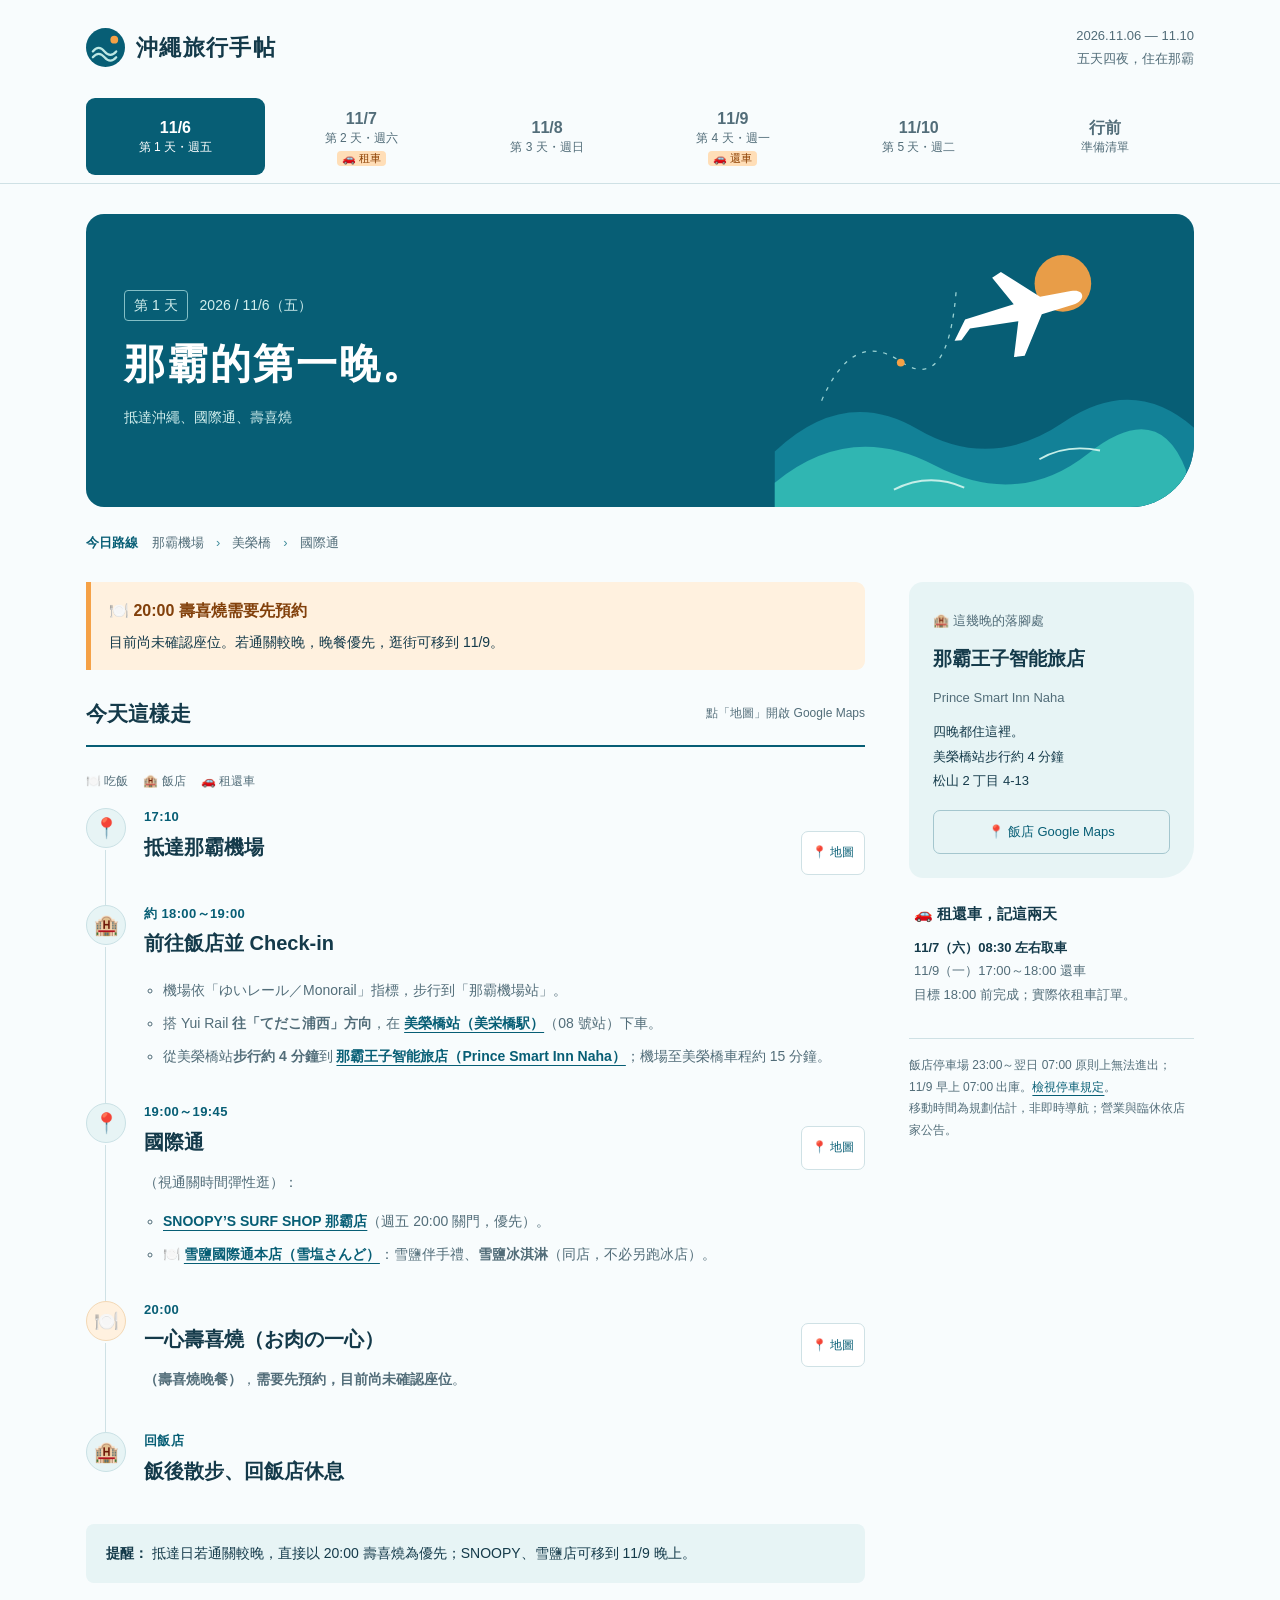
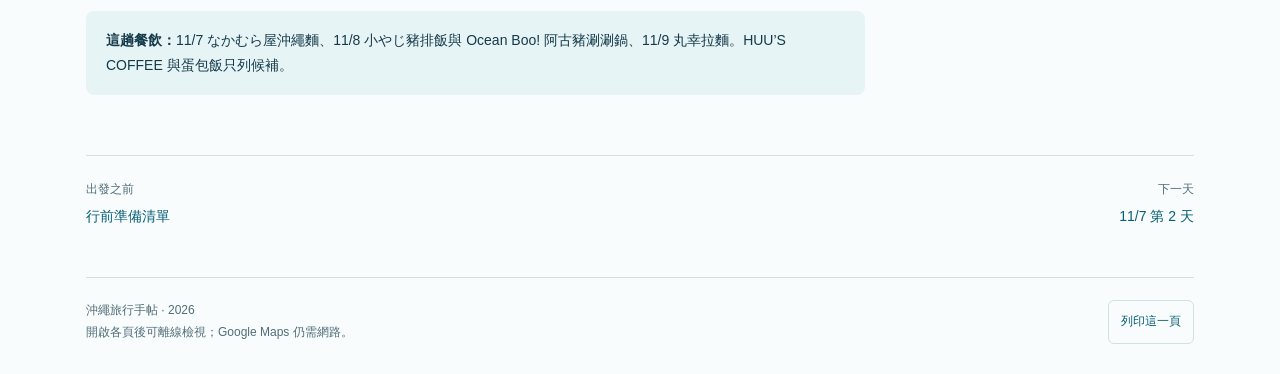
==== commit b3745dbd: "Remove restaurant tier labels from trip pages" ====
--- a/index.html
+++ b/index.html
@@ -1,2 +1,2 @@
 <!doctype html>
-<html lang="zh-TW"><head><meta charset="utf-8"><meta name="viewport" content="width=device-width,initial-scale=1,viewport-fit=cover"><meta name="theme-color" content="#075e75"><meta name="description" content="2026 年 11 月 6 日至 10 日沖繩五天四夜行程，包含 Google Maps、租還車提醒與行前準備清單。"><title>11/6 第 1 天｜沖繩旅行手帖</title><link rel="icon" href="./icon.svg" type="image/svg+xml"><link rel="apple-touch-icon" href="./icon.svg"><link rel="manifest" href="./manifest.webmanifest"><link rel="stylesheet" href="./style.css"><script defer src="./app.js"></script></head><body><a class="skip" href="#main">跳到主要內容</a><header class="shell masthead"><a class="brand" href="./index.html"><svg viewBox="0 0 40 40" aria-hidden="true"><circle cx="20" cy="20" r="20" fill="#075e75"/><circle cx="29" cy="12" r="4" fill="#f5a146"/><path d="M7 24q6-7 12 0t12 0M7 30q6-7 12 0t12 0" fill="none" stroke="#bde8e4" stroke-width="2.3" stroke-linecap="round"/></svg><strong>沖繩旅行手帖</strong></a><div class="trip-date"><span>2026.11.06 — 11.10</span><span>五天四夜，住在那霸</span></div></header><div class="day-nav-wrap"><nav class="shell day-nav" aria-label="選擇日期或行前準備"><a href="./index.html" aria-current="page"><span class="num">11/6</span><small>第 1 天・週五</small></a><a href="./day-2.html"><span class="num">11/7</span><small>第 2 天・週六</small><span class="car-dot">🚗 租車</span></a><a href="./day-3.html"><span class="num">11/8</span><small>第 3 天・週日</small></a><a href="./day-4.html"><span class="num">11/9</span><small>第 4 天・週一</small><span class="car-dot">🚗 還車</span></a><a href="./day-5.html"><span class="num">11/10</span><small>第 5 天・週二</small></a><a href="./prepare.html"><span class="num">行前</span><small>準備清單</small></a></nav></div><main id="main" class="shell"><section class="hero"><div class="hero-copy"><div class="hero-date"><b>第 1 天</b><span>2026 / 11/6（五）</span></div><h1>那霸的第一晚。</h1><p>抵達沖繩、國際通、壽喜燒</p></div><svg class="hero-art" viewBox="0 0 350 300" aria-hidden="true"><circle cx="275" cy="67" r="29" fill="#f5a146" opacity=".95"/><path d="M-20 239Q51 172 126 216T276 209T416 221V330H-20" fill="#128197"/><path d="M-20 271Q57 208 143 253T301 241T401 258V330H-20" fill="#30b6b2"/><path d="M28 187q32-74 81-40t57-76" fill="none" stroke="#9bd3d4" stroke-width="1.3" stroke-dasharray="4 7"/><circle cx="109" cy="148" r="4" fill="#f5a146"/><path d="M174 94l52-5-16-31 10-4 34 33 32 1c14 0 14 12 0 14l-34 3-26 38-11-1 12-35-50-3-11 10-7-1z" fill="#fff" transform="rotate(-12 222 95)"/><path d="M102 278q36-18 72-2m77-29q27-16 62-9" stroke="#c5eee8" fill="none" stroke-width="2"/></svg></section><div class="route" aria-label="今日路線"><span class="route-label">今日路線</span><span>那霸機場</span><i aria-hidden="true">›</i><span>美榮橋</span><i aria-hidden="true">›</i><span>國際通</span></div><div class="main-grid"><div><div class="notice"><strong>🍽️ 20:00 壽喜燒需要先預約</strong><p>目前尚未確認座位。若通關較晚，晚餐優先，逛街可移到 11/9。</p></div><div class="section-heading"><h2>今天這樣走</h2><span>點「地圖」開啟 Google Maps</span></div><div class="legend"><span>🍽️ 吃飯</span><span>🏨 飯店</span><span>🚗 租還車</span></div><ol class="timeline"><li class="stop place"><span class="stop-icon" aria-hidden="true">📍</span><div class="stop-time">17:10</div><div class="stop-title-row"><h3>抵達那霸機場</h3><a class="map-button" href="https://www.google.com/maps/search/?api=1&amp;query=%E9%82%A3%E8%A6%87%E7%A9%BA%E6%B8%AF%20%E6%B2%96%E7%B8%84%E7%9C%8C%E9%82%A3%E8%A6%87%E5%B8%82%E9%8F%A1%E6%B0%B4150" target="_blank" rel="noopener noreferrer" aria-label="抵達那霸機場，開啟 Google Maps">📍 地圖</a></div><div class="stop-body"></div></li><li class="stop hotel"><span class="stop-icon" aria-hidden="true">🏨</span><div class="stop-time">約 18:00～19:00</div><div class="stop-title-row"><h3>前往飯店並 Check-in</h3></div><div class="stop-body"><ul><li>機場依「ゆいレール／Monorail」指標，步行到「那霸機場站」。</li><li>搭 Yui Rail <strong>往「てだこ浦西」方向</strong>，在 <a href="https://www.google.com/maps/search/?api=1&amp;query=%E7%BE%8E%E6%A0%84%E6%A9%8B%E9%A7%85%20%E6%B2%96%E7%B8%84%E7%9C%8C%E9%82%A3%E8%A6%87%E5%B8%82" target="_blank" rel="noopener noreferrer">美榮橋站（美栄橋駅）<span class="sr-only">（開啟 Google Maps）</span></a>（08 號站）下車。</li><li>從美榮橋站<strong>步行約 4 分鐘</strong>到 <a href="https://www.google.com/maps/search/?api=1&amp;query=Prince%20Smart%20Inn%20Naha%20%E6%B2%96%E7%B8%84%E7%9C%8C%E9%82%A3%E8%A6%87%E5%B8%82%E6%9D%BE%E5%B1%B12%E4%B8%81%E7%9B%AE4-13" target="_blank" rel="noopener noreferrer">那霸王子智能旅店（Prince Smart Inn Naha）<span class="sr-only">（開啟 Google Maps）</span></a>；機場至美榮橋車程約 15 分鐘。</li></ul></div></li><li class="stop place"><span class="stop-icon" aria-hidden="true">📍</span><div class="stop-time">19:00～19:45</div><div class="stop-title-row"><h3>國際通</h3><a class="map-button" href="https://www.google.com/maps/search/?api=1&amp;query=%E9%82%A3%E8%A6%87%20%E5%9B%BD%E9%9A%9B%E9%80%9A%E3%82%8A" target="_blank" rel="noopener noreferrer" aria-label="國際通，開啟 Google Maps">📍 地圖</a></div><div class="stop-body"><p>（視通關時間彈性逛）：</p><ul><li><a href="https://www.google.com/maps/search/?api=1&amp;query=SNOOPY%27S%20SURF%20SHOP%20%E9%82%A3%E8%A6%87%E5%BA%97%20%E6%B2%96%E7%B8%84%E7%9C%8C%E9%82%A3%E8%A6%87%E5%B8%82%E6%9D%BE%E5%B0%BE2-3-13" target="_blank" rel="noopener noreferrer">SNOOPY’S SURF SHOP 那霸店<span class="sr-only">（開啟 Google Maps）</span></a>（週五 20:00 關門，優先）。</li><li>🍽️ <a href="https://www.google.com/maps/search/?api=1&amp;query=%E9%9B%AA%E5%A1%A9%E3%81%95%E3%82%93%E3%81%A9%E5%9B%BD%E9%9A%9B%E9%80%9A%E3%82%8A%E6%9C%AC%E5%BA%97%20%E6%B2%96%E7%B8%84%E7%9C%8C%E9%82%A3%E8%A6%87%E5%B8%82%E4%B9%85%E8%8C%82%E5%9C%B03-1-1" target="_blank" rel="noopener noreferrer">雪鹽國際通本店（雪塩さんど）<span class="sr-only">（開啟 Google Maps）</span></a>：雪鹽伴手禮、<strong>雪鹽冰淇淋</strong>（同店，不必另跑冰店）。</li></ul></div></li><li class="stop meal"><span class="stop-icon" aria-hidden="true">🍽️</span><div class="stop-time">20:00</div><div class="stop-title-row"><h3>一心壽喜燒（お肉の一心）</h3><a class="map-button" href="https://www.google.com/maps/search/?api=1&amp;query=%E3%81%8A%E8%82%89%E3%81%AE%E4%B8%80%E5%BF%83%20%E6%B2%96%E7%B8%84%E7%9C%8C%E9%82%A3%E8%A6%87%E5%B8%82%E4%B9%85%E8%8C%82%E5%9C%B01-5-1" target="_blank" rel="noopener noreferrer" aria-label="一心壽喜燒（お肉の一心），開啟 Google Maps">📍 地圖</a></div><div class="stop-body"><p><strong>（壽喜燒晚餐）</strong>，<strong>需要先預約，目前尚未確認座位</strong>。</p></div></li><li class="stop hotel"><span class="stop-icon" aria-hidden="true">🏨</span><div class="stop-time">回飯店</div><div class="stop-title-row"><h3>飯後散步、回飯店休息</h3></div><div class="stop-body"></div></li></ol><div class="day-note"><p><strong>提醒：</strong> 抵達日若通關較晚，直接以 20:00 壽喜燒為優先；SNOOPY、雪鹽店可移到 11/9 晚上。</p></div><div class="day-note"><p><strong>這趟餐飲：</strong>11/7 なかむら屋沖繩麵、11/8 小やじ豬排飯與 Ocean Boo! 阿古豬涮涮鍋、11/9 丸幸拉麵。T0／T1 依提供的影片分類；HUU’S COFFEE 與蛋包飯只列候補。</p></div></div><aside class="aside" aria-label="住宿與租車資訊"><section class="stay-panel"><span class="mini">🏨 這幾晚的落腳處</span><h2>那霸王子智能旅店</h2><span class="mini" lang="en">Prince Smart Inn Naha</span><p>四晚都住這裡。<br>美榮橋站步行約 4 分鐘<br>松山 2 丁目 4-13</p><a class="map-button" target="_blank" rel="noopener noreferrer" href="https://www.google.com/maps/search/?api=1&amp;query=Prince%20Smart%20Inn%20Naha%20%E6%B2%96%E7%B8%84%E7%9C%8C%E9%82%A3%E8%A6%87%E5%B8%82%E6%9D%BE%E5%B1%B12%E4%B8%81%E7%9B%AE4-13">📍 飯店 Google Maps</a></section><section class="transport"><h2>🚗 租還車，記這兩天</h2><p><strong>11/7（六）08:30 左右取車</strong><br>11/9（一）17:00～18:00 還車<br>目標 18:00 前完成；實際依租車訂單。</p></section><p class="hint">飯店停車場 23:00～翌日 07:00 原則上無法進出；11/9 早上 07:00 出庫。<a href="https://www.princehotels.co.jp/psi/naha/faq/" target="_blank" rel="noopener noreferrer">檢視停車規定</a>。<br>移動時間為規劃估計，非即時導航；營業與臨休依店家公告。</p></aside></div><nav class="pagination" aria-label="前後頁面"><a href="./prepare.html"><small>出發之前</small>行前準備清單</a><a href="./day-2.html"><small>下一天</small>11/7 第 2 天</a></nav><footer class="footer"><span>沖繩旅行手帖 · 2026<br>開啟各頁後可離線檢視；Google Maps 仍需網路。</span><button class="print-button" data-print hidden>列印這一頁</button></footer></main></body></html>+<html lang="zh-TW"><head><meta charset="utf-8"><meta name="viewport" content="width=device-width,initial-scale=1,viewport-fit=cover"><meta name="theme-color" content="#075e75"><meta name="description" content="2026 年 11 月 6 日至 10 日沖繩五天四夜行程，包含 Google Maps、租還車提醒與行前準備清單。"><title>11/6 第 1 天｜沖繩旅行手帖</title><link rel="icon" href="./icon.svg" type="image/svg+xml"><link rel="apple-touch-icon" href="./icon.svg"><link rel="manifest" href="./manifest.webmanifest"><link rel="stylesheet" href="./style.css"><script defer src="./app.js"></script></head><body><a class="skip" href="#main">跳到主要內容</a><header class="shell masthead"><a class="brand" href="./index.html"><svg viewBox="0 0 40 40" aria-hidden="true"><circle cx="20" cy="20" r="20" fill="#075e75"/><circle cx="29" cy="12" r="4" fill="#f5a146"/><path d="M7 24q6-7 12 0t12 0M7 30q6-7 12 0t12 0" fill="none" stroke="#bde8e4" stroke-width="2.3" stroke-linecap="round"/></svg><strong>沖繩旅行手帖</strong></a><div class="trip-date"><span>2026.11.06 — 11.10</span><span>五天四夜，住在那霸</span></div></header><div class="day-nav-wrap"><nav class="shell day-nav" aria-label="選擇日期或行前準備"><a href="./index.html" aria-current="page"><span class="num">11/6</span><small>第 1 天・週五</small></a><a href="./day-2.html"><span class="num">11/7</span><small>第 2 天・週六</small><span class="car-dot">🚗 租車</span></a><a href="./day-3.html"><span class="num">11/8</span><small>第 3 天・週日</small></a><a href="./day-4.html"><span class="num">11/9</span><small>第 4 天・週一</small><span class="car-dot">🚗 還車</span></a><a href="./day-5.html"><span class="num">11/10</span><small>第 5 天・週二</small></a><a href="./prepare.html"><span class="num">行前</span><small>準備清單</small></a></nav></div><main id="main" class="shell"><section class="hero"><div class="hero-copy"><div class="hero-date"><b>第 1 天</b><span>2026 / 11/6（五）</span></div><h1>那霸的第一晚。</h1><p>抵達沖繩、國際通、壽喜燒</p></div><svg class="hero-art" viewBox="0 0 350 300" aria-hidden="true"><circle cx="275" cy="67" r="29" fill="#f5a146" opacity=".95"/><path d="M-20 239Q51 172 126 216T276 209T416 221V330H-20" fill="#128197"/><path d="M-20 271Q57 208 143 253T301 241T401 258V330H-20" fill="#30b6b2"/><path d="M28 187q32-74 81-40t57-76" fill="none" stroke="#9bd3d4" stroke-width="1.3" stroke-dasharray="4 7"/><circle cx="109" cy="148" r="4" fill="#f5a146"/><path d="M174 94l52-5-16-31 10-4 34 33 32 1c14 0 14 12 0 14l-34 3-26 38-11-1 12-35-50-3-11 10-7-1z" fill="#fff" transform="rotate(-12 222 95)"/><path d="M102 278q36-18 72-2m77-29q27-16 62-9" stroke="#c5eee8" fill="none" stroke-width="2"/></svg></section><div class="route" aria-label="今日路線"><span class="route-label">今日路線</span><span>那霸機場</span><i aria-hidden="true">›</i><span>美榮橋</span><i aria-hidden="true">›</i><span>國際通</span></div><div class="main-grid"><div><div class="notice"><strong>🍽️ 20:00 壽喜燒需要先預約</strong><p>目前尚未確認座位。若通關較晚，晚餐優先，逛街可移到 11/9。</p></div><div class="section-heading"><h2>今天這樣走</h2><span>點「地圖」開啟 Google Maps</span></div><div class="legend"><span>🍽️ 吃飯</span><span>🏨 飯店</span><span>🚗 租還車</span></div><ol class="timeline"><li class="stop place"><span class="stop-icon" aria-hidden="true">📍</span><div class="stop-time">17:10</div><div class="stop-title-row"><h3>抵達那霸機場</h3><a class="map-button" href="https://www.google.com/maps/search/?api=1&amp;query=%E9%82%A3%E8%A6%87%E7%A9%BA%E6%B8%AF%20%E6%B2%96%E7%B8%84%E7%9C%8C%E9%82%A3%E8%A6%87%E5%B8%82%E9%8F%A1%E6%B0%B4150" target="_blank" rel="noopener noreferrer" aria-label="抵達那霸機場，開啟 Google Maps">📍 地圖</a></div><div class="stop-body"></div></li><li class="stop hotel"><span class="stop-icon" aria-hidden="true">🏨</span><div class="stop-time">約 18:00～19:00</div><div class="stop-title-row"><h3>前往飯店並 Check-in</h3></div><div class="stop-body"><ul><li>機場依「ゆいレール／Monorail」指標，步行到「那霸機場站」。</li><li>搭 Yui Rail <strong>往「てだこ浦西」方向</strong>，在 <a href="https://www.google.com/maps/search/?api=1&amp;query=%E7%BE%8E%E6%A0%84%E6%A9%8B%E9%A7%85%20%E6%B2%96%E7%B8%84%E7%9C%8C%E9%82%A3%E8%A6%87%E5%B8%82" target="_blank" rel="noopener noreferrer">美榮橋站（美栄橋駅）<span class="sr-only">（開啟 Google Maps）</span></a>（08 號站）下車。</li><li>從美榮橋站<strong>步行約 4 分鐘</strong>到 <a href="https://www.google.com/maps/search/?api=1&amp;query=Prince%20Smart%20Inn%20Naha%20%E6%B2%96%E7%B8%84%E7%9C%8C%E9%82%A3%E8%A6%87%E5%B8%82%E6%9D%BE%E5%B1%B12%E4%B8%81%E7%9B%AE4-13" target="_blank" rel="noopener noreferrer">那霸王子智能旅店（Prince Smart Inn Naha）<span class="sr-only">（開啟 Google Maps）</span></a>；機場至美榮橋車程約 15 分鐘。</li></ul></div></li><li class="stop place"><span class="stop-icon" aria-hidden="true">📍</span><div class="stop-time">19:00～19:45</div><div class="stop-title-row"><h3>國際通</h3><a class="map-button" href="https://www.google.com/maps/search/?api=1&amp;query=%E9%82%A3%E8%A6%87%20%E5%9B%BD%E9%9A%9B%E9%80%9A%E3%82%8A" target="_blank" rel="noopener noreferrer" aria-label="國際通，開啟 Google Maps">📍 地圖</a></div><div class="stop-body"><p>（視通關時間彈性逛）：</p><ul><li><a href="https://www.google.com/maps/search/?api=1&amp;query=SNOOPY%27S%20SURF%20SHOP%20%E9%82%A3%E8%A6%87%E5%BA%97%20%E6%B2%96%E7%B8%84%E7%9C%8C%E9%82%A3%E8%A6%87%E5%B8%82%E6%9D%BE%E5%B0%BE2-3-13" target="_blank" rel="noopener noreferrer">SNOOPY’S SURF SHOP 那霸店<span class="sr-only">（開啟 Google Maps）</span></a>（週五 20:00 關門，優先）。</li><li>🍽️ <a href="https://www.google.com/maps/search/?api=1&amp;query=%E9%9B%AA%E5%A1%A9%E3%81%95%E3%82%93%E3%81%A9%E5%9B%BD%E9%9A%9B%E9%80%9A%E3%82%8A%E6%9C%AC%E5%BA%97%20%E6%B2%96%E7%B8%84%E7%9C%8C%E9%82%A3%E8%A6%87%E5%B8%82%E4%B9%85%E8%8C%82%E5%9C%B03-1-1" target="_blank" rel="noopener noreferrer">雪鹽國際通本店（雪塩さんど）<span class="sr-only">（開啟 Google Maps）</span></a>：雪鹽伴手禮、<strong>雪鹽冰淇淋</strong>（同店，不必另跑冰店）。</li></ul></div></li><li class="stop meal"><span class="stop-icon" aria-hidden="true">🍽️</span><div class="stop-time">20:00</div><div class="stop-title-row"><h3>一心壽喜燒（お肉の一心）</h3><a class="map-button" href="https://www.google.com/maps/search/?api=1&amp;query=%E3%81%8A%E8%82%89%E3%81%AE%E4%B8%80%E5%BF%83%20%E6%B2%96%E7%B8%84%E7%9C%8C%E9%82%A3%E8%A6%87%E5%B8%82%E4%B9%85%E8%8C%82%E5%9C%B01-5-1" target="_blank" rel="noopener noreferrer" aria-label="一心壽喜燒（お肉の一心），開啟 Google Maps">📍 地圖</a></div><div class="stop-body"><p><strong>（壽喜燒晚餐）</strong>，<strong>需要先預約，目前尚未確認座位</strong>。</p></div></li><li class="stop hotel"><span class="stop-icon" aria-hidden="true">🏨</span><div class="stop-time">回飯店</div><div class="stop-title-row"><h3>飯後散步、回飯店休息</h3></div><div class="stop-body"></div></li></ol><div class="day-note"><p><strong>提醒：</strong> 抵達日若通關較晚，直接以 20:00 壽喜燒為優先；SNOOPY、雪鹽店可移到 11/9 晚上。</p></div><div class="day-note"><p><strong>這趟餐飲：</strong>11/7 なかむら屋沖繩麵、11/8 小やじ豬排飯與 Ocean Boo! 阿古豬涮涮鍋、11/9 丸幸拉麵。HUU’S COFFEE 與蛋包飯只列候補。</p></div></div><aside class="aside" aria-label="住宿與租車資訊"><section class="stay-panel"><span class="mini">🏨 這幾晚的落腳處</span><h2>那霸王子智能旅店</h2><span class="mini" lang="en">Prince Smart Inn Naha</span><p>四晚都住這裡。<br>美榮橋站步行約 4 分鐘<br>松山 2 丁目 4-13</p><a class="map-button" target="_blank" rel="noopener noreferrer" href="https://www.google.com/maps/search/?api=1&amp;query=Prince%20Smart%20Inn%20Naha%20%E6%B2%96%E7%B8%84%E7%9C%8C%E9%82%A3%E8%A6%87%E5%B8%82%E6%9D%BE%E5%B1%B12%E4%B8%81%E7%9B%AE4-13">📍 飯店 Google Maps</a></section><section class="transport"><h2>🚗 租還車，記這兩天</h2><p><strong>11/7（六）08:30 左右取車</strong><br>11/9（一）17:00～18:00 還車<br>目標 18:00 前完成；實際依租車訂單。</p></section><p class="hint">飯店停車場 23:00～翌日 07:00 原則上無法進出；11/9 早上 07:00 出庫。<a href="https://www.princehotels.co.jp/psi/naha/faq/" target="_blank" rel="noopener noreferrer">檢視停車規定</a>。<br>移動時間為規劃估計，非即時導航；營業與臨休依店家公告。</p></aside></div><nav class="pagination" aria-label="前後頁面"><a href="./prepare.html"><small>出發之前</small>行前準備清單</a><a href="./day-2.html"><small>下一天</small>11/7 第 2 天</a></nav><footer class="footer"><span>沖繩旅行手帖 · 2026<br>開啟各頁後可離線檢視；Google Maps 仍需網路。</span><button class="print-button" data-print hidden>列印這一頁</button></footer></main></body></html>
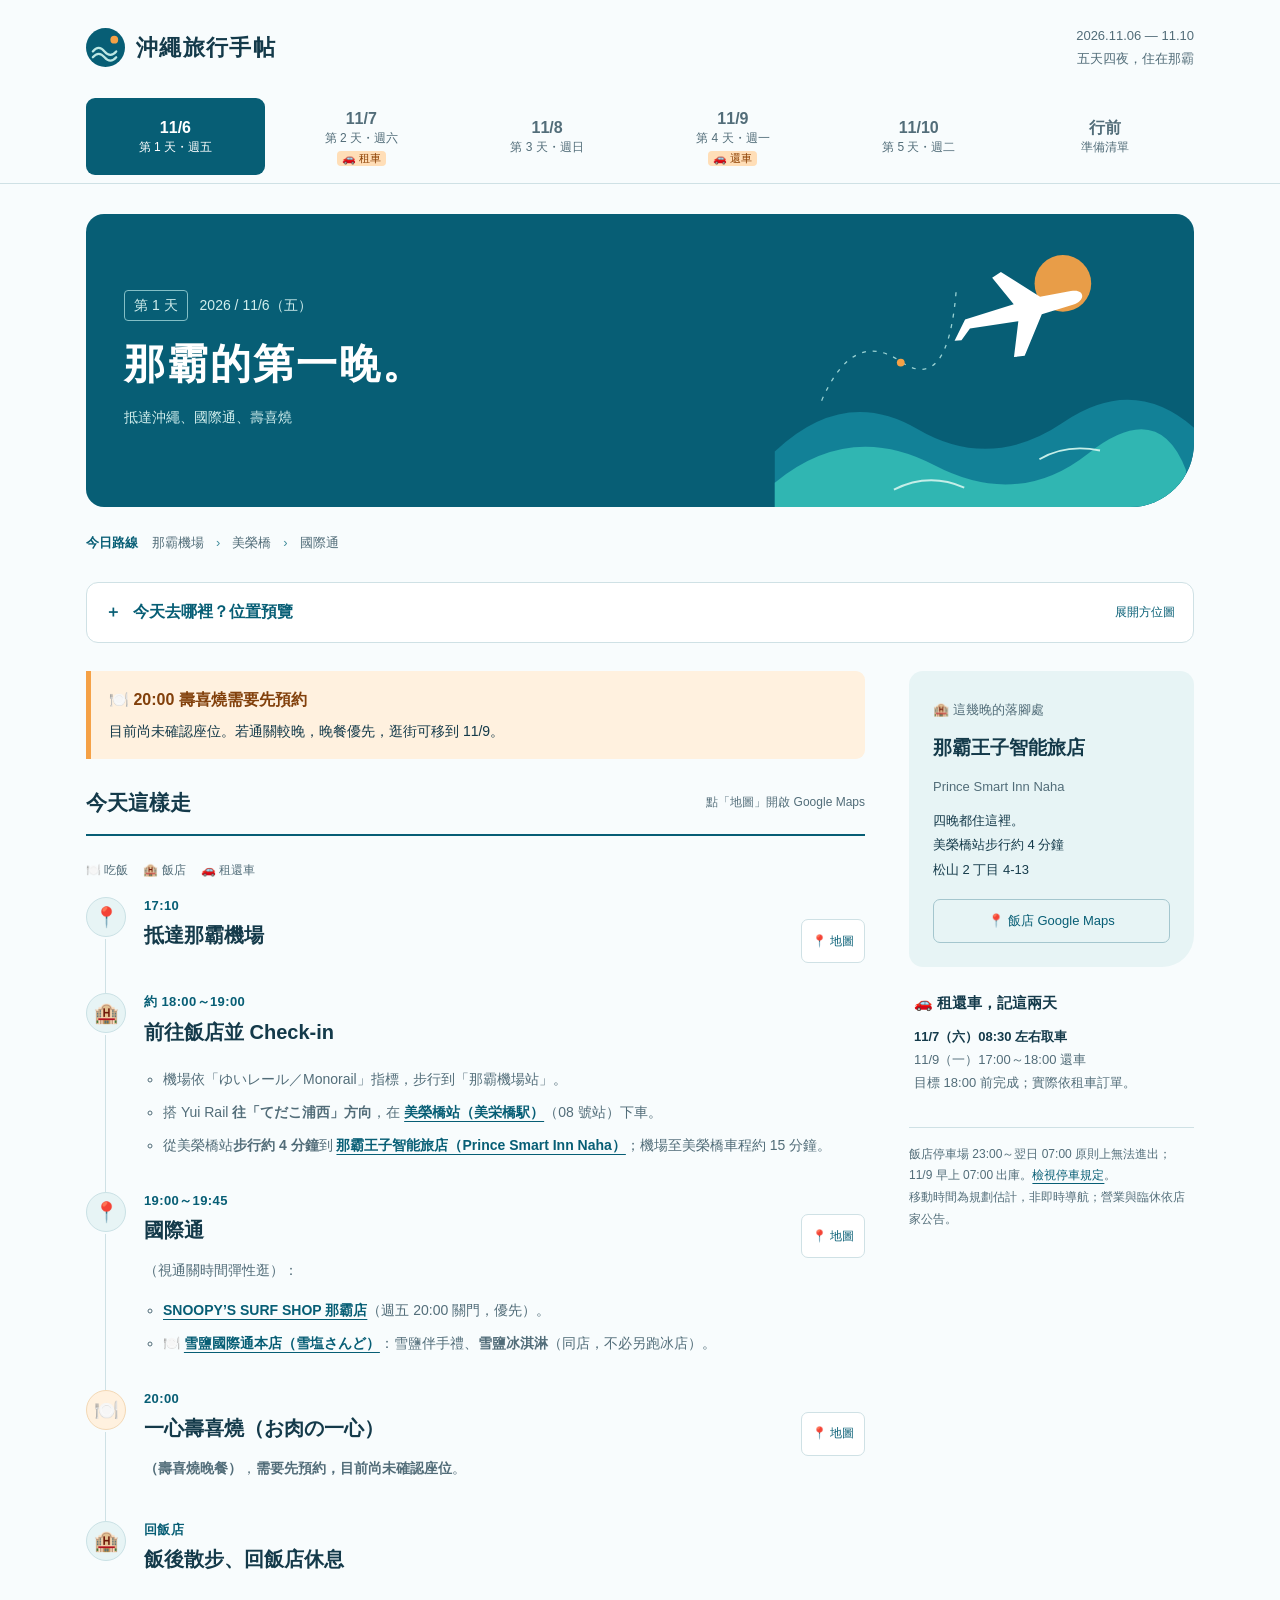
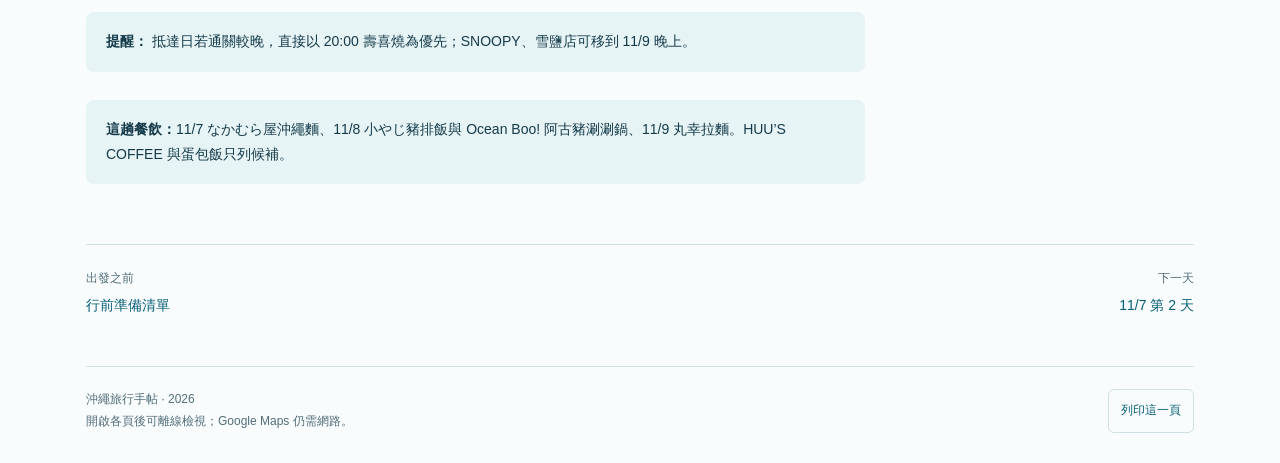
==== commit f822194b: "Add expandable daily location previews with map links" ====
--- a/index.html
+++ b/index.html
@@ -1,2 +1,2 @@
 <!doctype html>
-<html lang="zh-TW"><head><meta charset="utf-8"><meta name="viewport" content="width=device-width,initial-scale=1,viewport-fit=cover"><meta name="theme-color" content="#075e75"><meta name="description" content="2026 年 11 月 6 日至 10 日沖繩五天四夜行程，包含 Google Maps、租還車提醒與行前準備清單。"><title>11/6 第 1 天｜沖繩旅行手帖</title><link rel="icon" href="./icon.svg" type="image/svg+xml"><link rel="apple-touch-icon" href="./icon.svg"><link rel="manifest" href="./manifest.webmanifest"><link rel="stylesheet" href="./style.css"><script defer src="./app.js"></script></head><body><a class="skip" href="#main">跳到主要內容</a><header class="shell masthead"><a class="brand" href="./index.html"><svg viewBox="0 0 40 40" aria-hidden="true"><circle cx="20" cy="20" r="20" fill="#075e75"/><circle cx="29" cy="12" r="4" fill="#f5a146"/><path d="M7 24q6-7 12 0t12 0M7 30q6-7 12 0t12 0" fill="none" stroke="#bde8e4" stroke-width="2.3" stroke-linecap="round"/></svg><strong>沖繩旅行手帖</strong></a><div class="trip-date"><span>2026.11.06 — 11.10</span><span>五天四夜，住在那霸</span></div></header><div class="day-nav-wrap"><nav class="shell day-nav" aria-label="選擇日期或行前準備"><a href="./index.html" aria-current="page"><span class="num">11/6</span><small>第 1 天・週五</small></a><a href="./day-2.html"><span class="num">11/7</span><small>第 2 天・週六</small><span class="car-dot">🚗 租車</span></a><a href="./day-3.html"><span class="num">11/8</span><small>第 3 天・週日</small></a><a href="./day-4.html"><span class="num">11/9</span><small>第 4 天・週一</small><span class="car-dot">🚗 還車</span></a><a href="./day-5.html"><span class="num">11/10</span><small>第 5 天・週二</small></a><a href="./prepare.html"><span class="num">行前</span><small>準備清單</small></a></nav></div><main id="main" class="shell"><section class="hero"><div class="hero-copy"><div class="hero-date"><b>第 1 天</b><span>2026 / 11/6（五）</span></div><h1>那霸的第一晚。</h1><p>抵達沖繩、國際通、壽喜燒</p></div><svg class="hero-art" viewBox="0 0 350 300" aria-hidden="true"><circle cx="275" cy="67" r="29" fill="#f5a146" opacity=".95"/><path d="M-20 239Q51 172 126 216T276 209T416 221V330H-20" fill="#128197"/><path d="M-20 271Q57 208 143 253T301 241T401 258V330H-20" fill="#30b6b2"/><path d="M28 187q32-74 81-40t57-76" fill="none" stroke="#9bd3d4" stroke-width="1.3" stroke-dasharray="4 7"/><circle cx="109" cy="148" r="4" fill="#f5a146"/><path d="M174 94l52-5-16-31 10-4 34 33 32 1c14 0 14 12 0 14l-34 3-26 38-11-1 12-35-50-3-11 10-7-1z" fill="#fff" transform="rotate(-12 222 95)"/><path d="M102 278q36-18 72-2m77-29q27-16 62-9" stroke="#c5eee8" fill="none" stroke-width="2"/></svg></section><div class="route" aria-label="今日路線"><span class="route-label">今日路線</span><span>那霸機場</span><i aria-hidden="true">›</i><span>美榮橋</span><i aria-hidden="true">›</i><span>國際通</span></div><div class="main-grid"><div><div class="notice"><strong>🍽️ 20:00 壽喜燒需要先預約</strong><p>目前尚未確認座位。若通關較晚，晚餐優先，逛街可移到 11/9。</p></div><div class="section-heading"><h2>今天這樣走</h2><span>點「地圖」開啟 Google Maps</span></div><div class="legend"><span>🍽️ 吃飯</span><span>🏨 飯店</span><span>🚗 租還車</span></div><ol class="timeline"><li class="stop place"><span class="stop-icon" aria-hidden="true">📍</span><div class="stop-time">17:10</div><div class="stop-title-row"><h3>抵達那霸機場</h3><a class="map-button" href="https://www.google.com/maps/search/?api=1&amp;query=%E9%82%A3%E8%A6%87%E7%A9%BA%E6%B8%AF%20%E6%B2%96%E7%B8%84%E7%9C%8C%E9%82%A3%E8%A6%87%E5%B8%82%E9%8F%A1%E6%B0%B4150" target="_blank" rel="noopener noreferrer" aria-label="抵達那霸機場，開啟 Google Maps">📍 地圖</a></div><div class="stop-body"></div></li><li class="stop hotel"><span class="stop-icon" aria-hidden="true">🏨</span><div class="stop-time">約 18:00～19:00</div><div class="stop-title-row"><h3>前往飯店並 Check-in</h3></div><div class="stop-body"><ul><li>機場依「ゆいレール／Monorail」指標，步行到「那霸機場站」。</li><li>搭 Yui Rail <strong>往「てだこ浦西」方向</strong>，在 <a href="https://www.google.com/maps/search/?api=1&amp;query=%E7%BE%8E%E6%A0%84%E6%A9%8B%E9%A7%85%20%E6%B2%96%E7%B8%84%E7%9C%8C%E9%82%A3%E8%A6%87%E5%B8%82" target="_blank" rel="noopener noreferrer">美榮橋站（美栄橋駅）<span class="sr-only">（開啟 Google Maps）</span></a>（08 號站）下車。</li><li>從美榮橋站<strong>步行約 4 分鐘</strong>到 <a href="https://www.google.com/maps/search/?api=1&amp;query=Prince%20Smart%20Inn%20Naha%20%E6%B2%96%E7%B8%84%E7%9C%8C%E9%82%A3%E8%A6%87%E5%B8%82%E6%9D%BE%E5%B1%B12%E4%B8%81%E7%9B%AE4-13" target="_blank" rel="noopener noreferrer">那霸王子智能旅店（Prince Smart Inn Naha）<span class="sr-only">（開啟 Google Maps）</span></a>；機場至美榮橋車程約 15 分鐘。</li></ul></div></li><li class="stop place"><span class="stop-icon" aria-hidden="true">📍</span><div class="stop-time">19:00～19:45</div><div class="stop-title-row"><h3>國際通</h3><a class="map-button" href="https://www.google.com/maps/search/?api=1&amp;query=%E9%82%A3%E8%A6%87%20%E5%9B%BD%E9%9A%9B%E9%80%9A%E3%82%8A" target="_blank" rel="noopener noreferrer" aria-label="國際通，開啟 Google Maps">📍 地圖</a></div><div class="stop-body"><p>（視通關時間彈性逛）：</p><ul><li><a href="https://www.google.com/maps/search/?api=1&amp;query=SNOOPY%27S%20SURF%20SHOP%20%E9%82%A3%E8%A6%87%E5%BA%97%20%E6%B2%96%E7%B8%84%E7%9C%8C%E9%82%A3%E8%A6%87%E5%B8%82%E6%9D%BE%E5%B0%BE2-3-13" target="_blank" rel="noopener noreferrer">SNOOPY’S SURF SHOP 那霸店<span class="sr-only">（開啟 Google Maps）</span></a>（週五 20:00 關門，優先）。</li><li>🍽️ <a href="https://www.google.com/maps/search/?api=1&amp;query=%E9%9B%AA%E5%A1%A9%E3%81%95%E3%82%93%E3%81%A9%E5%9B%BD%E9%9A%9B%E9%80%9A%E3%82%8A%E6%9C%AC%E5%BA%97%20%E6%B2%96%E7%B8%84%E7%9C%8C%E9%82%A3%E8%A6%87%E5%B8%82%E4%B9%85%E8%8C%82%E5%9C%B03-1-1" target="_blank" rel="noopener noreferrer">雪鹽國際通本店（雪塩さんど）<span class="sr-only">（開啟 Google Maps）</span></a>：雪鹽伴手禮、<strong>雪鹽冰淇淋</strong>（同店，不必另跑冰店）。</li></ul></div></li><li class="stop meal"><span class="stop-icon" aria-hidden="true">🍽️</span><div class="stop-time">20:00</div><div class="stop-title-row"><h3>一心壽喜燒（お肉の一心）</h3><a class="map-button" href="https://www.google.com/maps/search/?api=1&amp;query=%E3%81%8A%E8%82%89%E3%81%AE%E4%B8%80%E5%BF%83%20%E6%B2%96%E7%B8%84%E7%9C%8C%E9%82%A3%E8%A6%87%E5%B8%82%E4%B9%85%E8%8C%82%E5%9C%B01-5-1" target="_blank" rel="noopener noreferrer" aria-label="一心壽喜燒（お肉の一心），開啟 Google Maps">📍 地圖</a></div><div class="stop-body"><p><strong>（壽喜燒晚餐）</strong>，<strong>需要先預約，目前尚未確認座位</strong>。</p></div></li><li class="stop hotel"><span class="stop-icon" aria-hidden="true">🏨</span><div class="stop-time">回飯店</div><div class="stop-title-row"><h3>飯後散步、回飯店休息</h3></div><div class="stop-body"></div></li></ol><div class="day-note"><p><strong>提醒：</strong> 抵達日若通關較晚，直接以 20:00 壽喜燒為優先；SNOOPY、雪鹽店可移到 11/9 晚上。</p></div><div class="day-note"><p><strong>這趟餐飲：</strong>11/7 なかむら屋沖繩麵、11/8 小やじ豬排飯與 Ocean Boo! 阿古豬涮涮鍋、11/9 丸幸拉麵。HUU’S COFFEE 與蛋包飯只列候補。</p></div></div><aside class="aside" aria-label="住宿與租車資訊"><section class="stay-panel"><span class="mini">🏨 這幾晚的落腳處</span><h2>那霸王子智能旅店</h2><span class="mini" lang="en">Prince Smart Inn Naha</span><p>四晚都住這裡。<br>美榮橋站步行約 4 分鐘<br>松山 2 丁目 4-13</p><a class="map-button" target="_blank" rel="noopener noreferrer" href="https://www.google.com/maps/search/?api=1&amp;query=Prince%20Smart%20Inn%20Naha%20%E6%B2%96%E7%B8%84%E7%9C%8C%E9%82%A3%E8%A6%87%E5%B8%82%E6%9D%BE%E5%B1%B12%E4%B8%81%E7%9B%AE4-13">📍 飯店 Google Maps</a></section><section class="transport"><h2>🚗 租還車，記這兩天</h2><p><strong>11/7（六）08:30 左右取車</strong><br>11/9（一）17:00～18:00 還車<br>目標 18:00 前完成；實際依租車訂單。</p></section><p class="hint">飯店停車場 23:00～翌日 07:00 原則上無法進出；11/9 早上 07:00 出庫。<a href="https://www.princehotels.co.jp/psi/naha/faq/" target="_blank" rel="noopener noreferrer">檢視停車規定</a>。<br>移動時間為規劃估計，非即時導航；營業與臨休依店家公告。</p></aside></div><nav class="pagination" aria-label="前後頁面"><a href="./prepare.html"><small>出發之前</small>行前準備清單</a><a href="./day-2.html"><small>下一天</small>11/7 第 2 天</a></nav><footer class="footer"><span>沖繩旅行手帖 · 2026<br>開啟各頁後可離線檢視；Google Maps 仍需網路。</span><button class="print-button" data-print hidden>列印這一頁</button></footer></main></body></html>+<html lang="zh-TW"><head><meta charset="utf-8"><meta name="viewport" content="width=device-width,initial-scale=1,viewport-fit=cover"><meta name="theme-color" content="#075e75"><meta name="description" content="2026 年 11 月 6 日至 10 日沖繩五天四夜行程，包含 Google Maps、租還車提醒與行前準備清單。"><title>11/6 第 1 天｜沖繩旅行手帖</title><link rel="icon" href="./icon.svg" type="image/svg+xml"><link rel="apple-touch-icon" href="./icon.svg"><link rel="manifest" href="./manifest.webmanifest"><link rel="stylesheet" href="./style.css?v=6"><script defer src="./app.js"></script></head><body><a class="skip" href="#main">跳到主要內容</a><header class="shell masthead"><a class="brand" href="./index.html"><svg viewBox="0 0 40 40" aria-hidden="true"><circle cx="20" cy="20" r="20" fill="#075e75"/><circle cx="29" cy="12" r="4" fill="#f5a146"/><path d="M7 24q6-7 12 0t12 0M7 30q6-7 12 0t12 0" fill="none" stroke="#bde8e4" stroke-width="2.3" stroke-linecap="round"/></svg><strong>沖繩旅行手帖</strong></a><div class="trip-date"><span>2026.11.06 — 11.10</span><span>五天四夜，住在那霸</span></div></header><div class="day-nav-wrap"><nav class="shell day-nav" aria-label="選擇日期或行前準備"><a href="./index.html" aria-current="page"><span class="num">11/6</span><small>第 1 天・週五</small></a><a href="./day-2.html"><span class="num">11/7</span><small>第 2 天・週六</small><span class="car-dot">🚗 租車</span></a><a href="./day-3.html"><span class="num">11/8</span><small>第 3 天・週日</small></a><a href="./day-4.html"><span class="num">11/9</span><small>第 4 天・週一</small><span class="car-dot">🚗 還車</span></a><a href="./day-5.html"><span class="num">11/10</span><small>第 5 天・週二</small></a><a href="./prepare.html"><span class="num">行前</span><small>準備清單</small></a></nav></div><main id="main" class="shell"><section class="hero"><div class="hero-copy"><div class="hero-date"><b>第 1 天</b><span>2026 / 11/6（五）</span></div><h1>那霸的第一晚。</h1><p>抵達沖繩、國際通、壽喜燒</p></div><svg class="hero-art" viewBox="0 0 350 300" aria-hidden="true"><circle cx="275" cy="67" r="29" fill="#f5a146" opacity=".95"/><path d="M-20 239Q51 172 126 216T276 209T416 221V330H-20" fill="#128197"/><path d="M-20 271Q57 208 143 253T301 241T401 258V330H-20" fill="#30b6b2"/><path d="M28 187q32-74 81-40t57-76" fill="none" stroke="#9bd3d4" stroke-width="1.3" stroke-dasharray="4 7"/><circle cx="109" cy="148" r="4" fill="#f5a146"/><path d="M174 94l52-5-16-31 10-4 34 33 32 1c14 0 14 12 0 14l-34 3-26 38-11-1 12-35-50-3-11 10-7-1z" fill="#fff" transform="rotate(-12 222 95)"/><path d="M102 278q36-18 72-2m77-29q27-16 62-9" stroke="#c5eee8" fill="none" stroke-width="2"/></svg></section><div class="route" aria-label="今日路線"><span class="route-label">今日路線</span><span>那霸機場</span><i aria-hidden="true">›</i><span>美榮橋</span><i aria-hidden="true">›</i><span>國際通</span></div><details class="position-preview"><summary>今天去哪裡？位置預覽<span>展開方位圖</span></summary><div class="position-content"><p class="position-caption">上北下南、左西右東。方位為概略示意，不按比例；虛線表示主要停靠順序，非實際道路；飯店往返依下方時間表。</p><div class="position-layout"><svg class="position-map" viewBox="0 0 460 410" role="img" aria-label="北朝上的概略方位示意，地點編號對照下方清單"><title>當天地點相對位置</title><rect width="460" height="410" rx="12" fill="#e7f4f5"/><path d="M40 100H420M40 200H420M40 300H420M100 40V370M230 40V370M360 40V370" stroke="#cfe1e5" stroke-dasharray="3 7"/><path d="M425 78V40m-7 10 7-10 7 10" fill="none" stroke="#075e75" stroke-width="2"/><text x="425" y="29" text-anchor="middle" fill="#075e75" font-size="14">北 N</text><text x="295" y="40" text-anchor="middle" class="position-area">那霸市區</text><text x="65" y="370" text-anchor="middle" class="position-area">機場側</text><polyline points="90,290 255,85 365,150 205,190 255,85" fill="none" stroke="#679ca8" stroke-width="2" stroke-dasharray="6 6"/><a href="https://www.google.com/maps/search/?api=1&amp;query=%E9%82%A3%E8%A6%87%E7%A9%BA%E6%B8%AF" target="_blank" rel="noopener noreferrer" aria-label="1 那霸機場，開啟 Google Maps"><title>1 那霸機場</title><circle cx="90" cy="290" r="23" fill="#075e75" stroke="white" stroke-width="3"/><text x="90" y="296" text-anchor="middle" fill="white" font-size="18" font-weight="700">1</text></a><a href="https://www.google.com/maps/search/?api=1&amp;query=Prince%20Smart%20Inn%20Naha" target="_blank" rel="noopener noreferrer" aria-label="2 飯店，開啟 Google Maps"><title>2 飯店</title><circle cx="255" cy="85" r="23" fill="#075e75" stroke="white" stroke-width="3"/><text x="255" y="91" text-anchor="middle" fill="white" font-size="18" font-weight="700">2</text></a><a href="https://www.google.com/maps/search/?api=1&amp;query=%E9%82%A3%E8%A6%87%20%E5%9B%BD%E9%9A%9B%E9%80%9A%E3%82%8A" target="_blank" rel="noopener noreferrer" aria-label="3 國際通，開啟 Google Maps"><title>3 國際通</title><circle cx="365" cy="150" r="23" fill="#075e75" stroke="white" stroke-width="3"/><text x="365" y="156" text-anchor="middle" fill="white" font-size="18" font-weight="700">3</text></a><a href="https://www.google.com/maps/search/?api=1&amp;query=%E3%81%8A%E8%82%89%E3%81%AE%E4%B8%80%E5%BF%83%20%E9%82%A3%E8%A6%87%20%E4%B9%85%E8%8C%82%E5%9C%B01-5-1" target="_blank" rel="noopener noreferrer" aria-label="4 一心壽喜燒，開啟 Google Maps"><title>4 一心壽喜燒</title><circle cx="205" cy="190" r="23" fill="#075e75" stroke="white" stroke-width="3"/><text x="205" y="196" text-anchor="middle" fill="white" font-size="18" font-weight="700">4</text></a></svg><ol class="position-list"><li><a href="https://www.google.com/maps/search/?api=1&amp;query=%E9%82%A3%E8%A6%87%E7%A9%BA%E6%B8%AF" target="_blank" rel="noopener noreferrer"><span aria-hidden="true">1</span>那霸機場<small>開啟地圖</small></a></li><li><a href="https://www.google.com/maps/search/?api=1&amp;query=Prince%20Smart%20Inn%20Naha" target="_blank" rel="noopener noreferrer"><span aria-hidden="true">2</span>飯店<small>開啟地圖</small></a></li><li><a href="https://www.google.com/maps/search/?api=1&amp;query=%E9%82%A3%E8%A6%87%20%E5%9B%BD%E9%9A%9B%E9%80%9A%E3%82%8A" target="_blank" rel="noopener noreferrer"><span aria-hidden="true">3</span>國際通<small>開啟地圖</small></a></li><li><a href="https://www.google.com/maps/search/?api=1&amp;query=%E3%81%8A%E8%82%89%E3%81%AE%E4%B8%80%E5%BF%83%20%E9%82%A3%E8%A6%87%20%E4%B9%85%E8%8C%82%E5%9C%B01-5-1" target="_blank" rel="noopener noreferrer"><span aria-hidden="true">4</span>一心壽喜燒<small>開啟地圖</small></a></li></ol></div><p class="position-footnote">依編號對照地點；點編號或名稱可開啟 Google Maps。當天最後回飯店。</p></div></details><div class="main-grid"><div><div class="notice"><strong>🍽️ 20:00 壽喜燒需要先預約</strong><p>目前尚未確認座位。若通關較晚，晚餐優先，逛街可移到 11/9。</p></div><div class="section-heading"><h2>今天這樣走</h2><span>點「地圖」開啟 Google Maps</span></div><div class="legend"><span>🍽️ 吃飯</span><span>🏨 飯店</span><span>🚗 租還車</span></div><ol class="timeline"><li class="stop place"><span class="stop-icon" aria-hidden="true">📍</span><div class="stop-time">17:10</div><div class="stop-title-row"><h3>抵達那霸機場</h3><a class="map-button" href="https://www.google.com/maps/search/?api=1&amp;query=%E9%82%A3%E8%A6%87%E7%A9%BA%E6%B8%AF%20%E6%B2%96%E7%B8%84%E7%9C%8C%E9%82%A3%E8%A6%87%E5%B8%82%E9%8F%A1%E6%B0%B4150" target="_blank" rel="noopener noreferrer" aria-label="抵達那霸機場，開啟 Google Maps">📍 地圖</a></div><div class="stop-body"></div></li><li class="stop hotel"><span class="stop-icon" aria-hidden="true">🏨</span><div class="stop-time">約 18:00～19:00</div><div class="stop-title-row"><h3>前往飯店並 Check-in</h3></div><div class="stop-body"><ul><li>機場依「ゆいレール／Monorail」指標，步行到「那霸機場站」。</li><li>搭 Yui Rail <strong>往「てだこ浦西」方向</strong>，在 <a href="https://www.google.com/maps/search/?api=1&amp;query=%E7%BE%8E%E6%A0%84%E6%A9%8B%E9%A7%85%20%E6%B2%96%E7%B8%84%E7%9C%8C%E9%82%A3%E8%A6%87%E5%B8%82" target="_blank" rel="noopener noreferrer">美榮橋站（美栄橋駅）<span class="sr-only">（開啟 Google Maps）</span></a>（08 號站）下車。</li><li>從美榮橋站<strong>步行約 4 分鐘</strong>到 <a href="https://www.google.com/maps/search/?api=1&amp;query=Prince%20Smart%20Inn%20Naha%20%E6%B2%96%E7%B8%84%E7%9C%8C%E9%82%A3%E8%A6%87%E5%B8%82%E6%9D%BE%E5%B1%B12%E4%B8%81%E7%9B%AE4-13" target="_blank" rel="noopener noreferrer">那霸王子智能旅店（Prince Smart Inn Naha）<span class="sr-only">（開啟 Google Maps）</span></a>；機場至美榮橋車程約 15 分鐘。</li></ul></div></li><li class="stop place"><span class="stop-icon" aria-hidden="true">📍</span><div class="stop-time">19:00～19:45</div><div class="stop-title-row"><h3>國際通</h3><a class="map-button" href="https://www.google.com/maps/search/?api=1&amp;query=%E9%82%A3%E8%A6%87%20%E5%9B%BD%E9%9A%9B%E9%80%9A%E3%82%8A" target="_blank" rel="noopener noreferrer" aria-label="國際通，開啟 Google Maps">📍 地圖</a></div><div class="stop-body"><p>（視通關時間彈性逛）：</p><ul><li><a href="https://www.google.com/maps/search/?api=1&amp;query=SNOOPY%27S%20SURF%20SHOP%20%E9%82%A3%E8%A6%87%E5%BA%97%20%E6%B2%96%E7%B8%84%E7%9C%8C%E9%82%A3%E8%A6%87%E5%B8%82%E6%9D%BE%E5%B0%BE2-3-13" target="_blank" rel="noopener noreferrer">SNOOPY’S SURF SHOP 那霸店<span class="sr-only">（開啟 Google Maps）</span></a>（週五 20:00 關門，優先）。</li><li>🍽️ <a href="https://www.google.com/maps/search/?api=1&amp;query=%E9%9B%AA%E5%A1%A9%E3%81%95%E3%82%93%E3%81%A9%E5%9B%BD%E9%9A%9B%E9%80%9A%E3%82%8A%E6%9C%AC%E5%BA%97%20%E6%B2%96%E7%B8%84%E7%9C%8C%E9%82%A3%E8%A6%87%E5%B8%82%E4%B9%85%E8%8C%82%E5%9C%B03-1-1" target="_blank" rel="noopener noreferrer">雪鹽國際通本店（雪塩さんど）<span class="sr-only">（開啟 Google Maps）</span></a>：雪鹽伴手禮、<strong>雪鹽冰淇淋</strong>（同店，不必另跑冰店）。</li></ul></div></li><li class="stop meal"><span class="stop-icon" aria-hidden="true">🍽️</span><div class="stop-time">20:00</div><div class="stop-title-row"><h3>一心壽喜燒（お肉の一心）</h3><a class="map-button" href="https://www.google.com/maps/search/?api=1&amp;query=%E3%81%8A%E8%82%89%E3%81%AE%E4%B8%80%E5%BF%83%20%E6%B2%96%E7%B8%84%E7%9C%8C%E9%82%A3%E8%A6%87%E5%B8%82%E4%B9%85%E8%8C%82%E5%9C%B01-5-1" target="_blank" rel="noopener noreferrer" aria-label="一心壽喜燒（お肉の一心），開啟 Google Maps">📍 地圖</a></div><div class="stop-body"><p><strong>（壽喜燒晚餐）</strong>，<strong>需要先預約，目前尚未確認座位</strong>。</p></div></li><li class="stop hotel"><span class="stop-icon" aria-hidden="true">🏨</span><div class="stop-time">回飯店</div><div class="stop-title-row"><h3>飯後散步、回飯店休息</h3></div><div class="stop-body"></div></li></ol><div class="day-note"><p><strong>提醒：</strong> 抵達日若通關較晚，直接以 20:00 壽喜燒為優先；SNOOPY、雪鹽店可移到 11/9 晚上。</p></div><div class="day-note"><p><strong>這趟餐飲：</strong>11/7 なかむら屋沖繩麵、11/8 小やじ豬排飯與 Ocean Boo! 阿古豬涮涮鍋、11/9 丸幸拉麵。HUU’S COFFEE 與蛋包飯只列候補。</p></div></div><aside class="aside" aria-label="住宿與租車資訊"><section class="stay-panel"><span class="mini">🏨 這幾晚的落腳處</span><h2>那霸王子智能旅店</h2><span class="mini" lang="en">Prince Smart Inn Naha</span><p>四晚都住這裡。<br>美榮橋站步行約 4 分鐘<br>松山 2 丁目 4-13</p><a class="map-button" target="_blank" rel="noopener noreferrer" href="https://www.google.com/maps/search/?api=1&amp;query=Prince%20Smart%20Inn%20Naha%20%E6%B2%96%E7%B8%84%E7%9C%8C%E9%82%A3%E8%A6%87%E5%B8%82%E6%9D%BE%E5%B1%B12%E4%B8%81%E7%9B%AE4-13">📍 飯店 Google Maps</a></section><section class="transport"><h2>🚗 租還車，記這兩天</h2><p><strong>11/7（六）08:30 左右取車</strong><br>11/9（一）17:00～18:00 還車<br>目標 18:00 前完成；實際依租車訂單。</p></section><p class="hint">飯店停車場 23:00～翌日 07:00 原則上無法進出；11/9 早上 07:00 出庫。<a href="https://www.princehotels.co.jp/psi/naha/faq/" target="_blank" rel="noopener noreferrer">檢視停車規定</a>。<br>移動時間為規劃估計，非即時導航；營業與臨休依店家公告。</p></aside></div><nav class="pagination" aria-label="前後頁面"><a href="./prepare.html"><small>出發之前</small>行前準備清單</a><a href="./day-2.html"><small>下一天</small>11/7 第 2 天</a></nav><footer class="footer"><span>沖繩旅行手帖 · 2026<br>開啟各頁後可離線檢視；Google Maps 仍需網路。</span><button class="print-button" data-print hidden>列印這一頁</button></footer></main></body></html>
--- a/style.css
+++ b/style.css
@@ -9,3 +9,5 @@
 @media(max-width:360px){.brand{gap:7px}.brand strong{font-size:16px;letter-spacing:0}.brand svg{width:27px;height:27px}.trip-date{font-size:9px}.day-nav small{font-size:8px}.day-nav .num{font-size:12px}}
 @media(prefers-reduced-motion:reduce){html{scroll-behavior:auto}}
 @media print{body{background:#fff;color:#000}.day-nav-wrap,.hero-art,.pagination,.print-button,.reset{display:none}.hero{background:none;color:var(--ink);min-height:0;margin:12px 0}.hero-copy{max-width:100%;padding:0}.hero-date,.hero p,.return-tag{color:var(--ink)}.hero h1{font-size:25px;text-shadow:none}.main-grid{display:block}.aside{position:static;display:block}.stop{break-inside:avoid}.stay-panel{background:#fff;border:1px solid #ccc}.footer{margin-top:10px}.map-button{border:0;min-height:0}.stop-icon{background:#fff!important}.shell{padding:0 20px;max-width:900px}.hero h1{max-width:100%}}
+
+.position-preview{margin:0 0 28px;border:1px solid var(--line);border-radius:12px;background:#fff;overflow:hidden}.position-preview>summary{cursor:pointer;display:flex;align-items:center;justify-content:flex-start;gap:12px;padding:15px 18px;min-height:56px;color:var(--ocean);font-weight:700;list-style:none}.position-preview>summary::-webkit-details-marker{display:none}.position-preview>summary:before{content:"＋"}.position-preview[open]>summary:before{content:"−"}.position-preview>summary>span{font-size:12px;font-weight:400;margin-left:auto}.position-preview[open]>summary>span{display:none}.position-content{padding:0 18px 16px}.position-caption,.position-footnote{font-size:12px;color:var(--muted);margin:0 0 12px}.position-footnote{margin:12px 0 0}.position-layout{display:grid;grid-template-columns:minmax(0,1.2fr) minmax(0,1fr);gap:24px;align-items:center}.position-map{width:100%;height:auto;display:block}.position-area{font-size:14px;fill:#526d79;letter-spacing:2px}.position-map a:focus-visible{outline:none}.position-map a:focus-visible circle,.position-map a:hover circle{fill:#a34e08;stroke:#143a4a}.position-list{list-style:none;margin:0;padding:0;display:grid;gap:3px}.position-list a{display:flex;align-items:center;gap:10px;min-height:44px;padding:5px 0;text-decoration:none;font-size:14px}.position-list a>span{display:flex;align-items:center;justify-content:center;flex-shrink:0;width:27px;height:27px;background:var(--ocean);color:white;border-radius:50%;font-size:12px}.position-list small{font-size:10px;color:var(--muted);margin-left:auto;white-space:nowrap}.position-list a:hover{text-decoration:underline}@media(max-width:760px){.position-layout{grid-template-columns:1fr;gap:12px}.position-content{padding:0 14px 14px}.position-preview>summary{padding:13px 14px;font-size:14px}.position-preview>summary>span{font-size:11px}.position-map{max-width:460px;margin:auto}}@media print{.position-preview{display:none}}
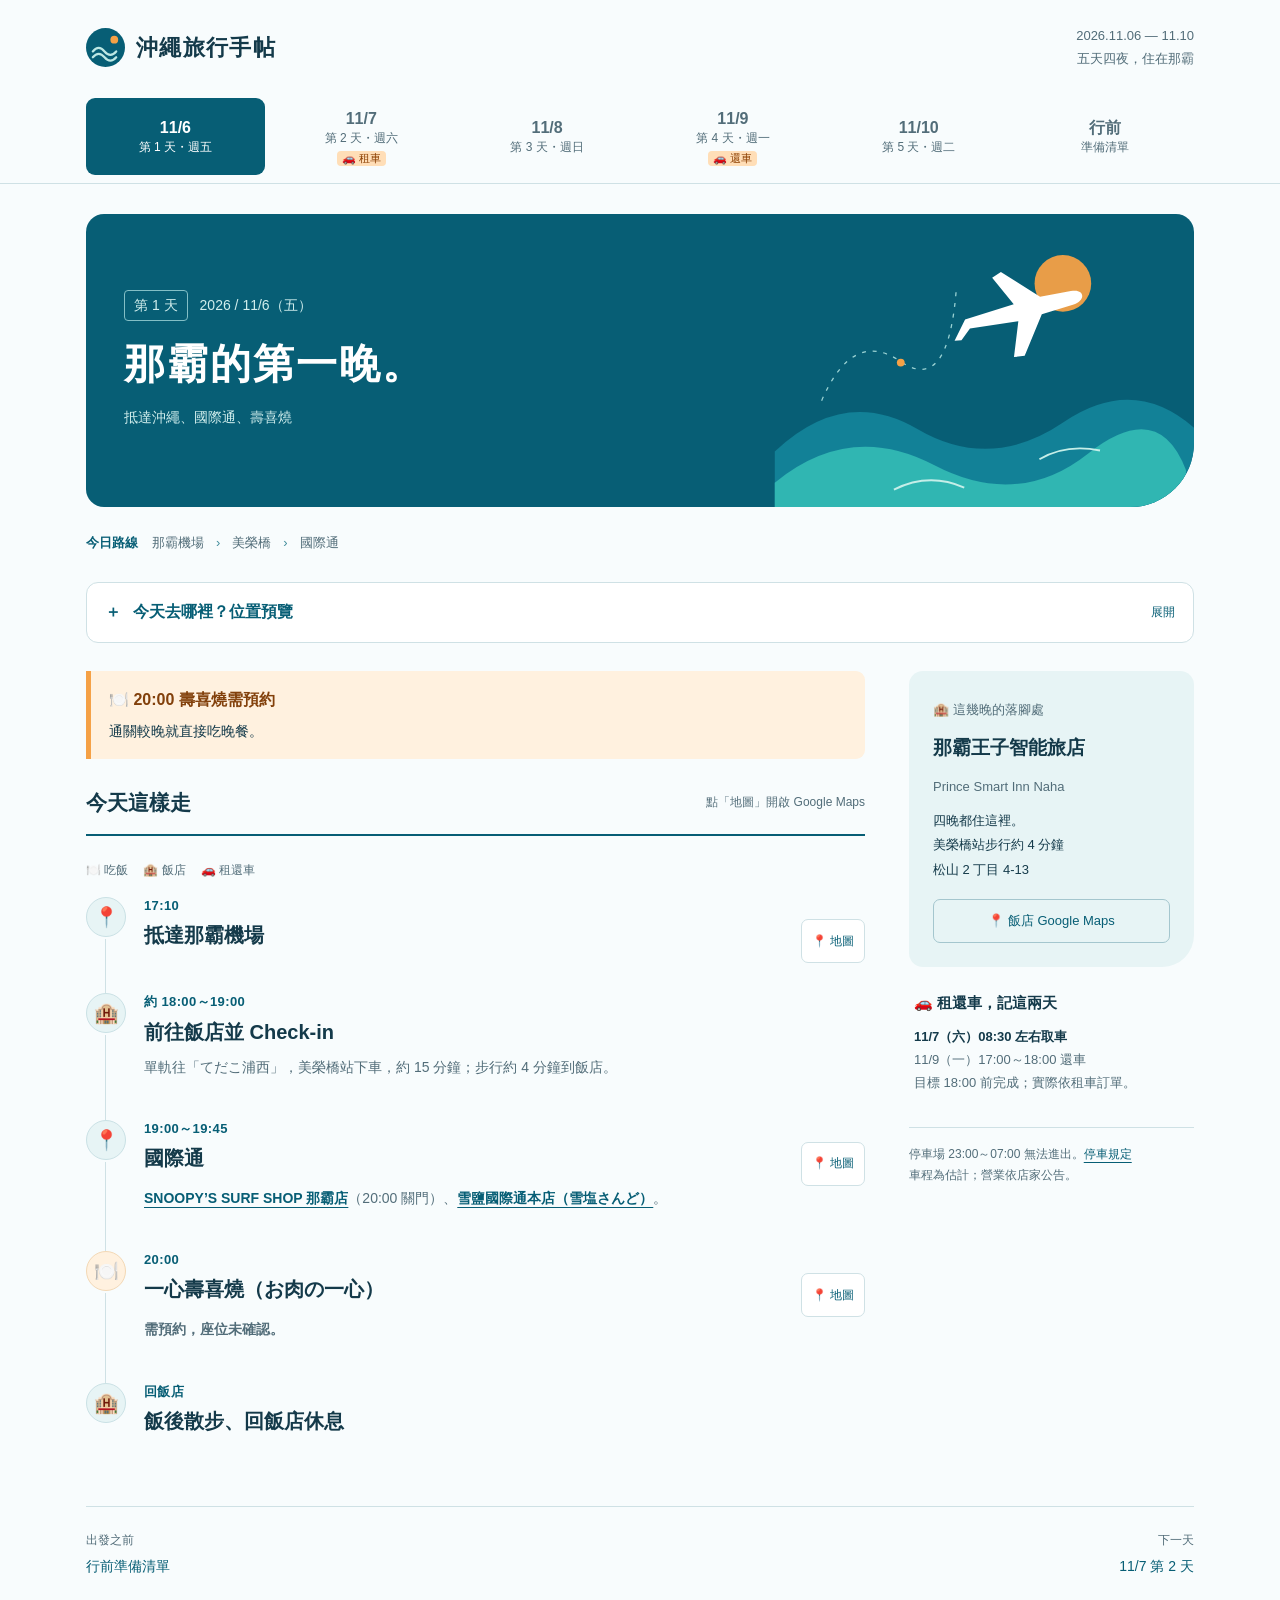
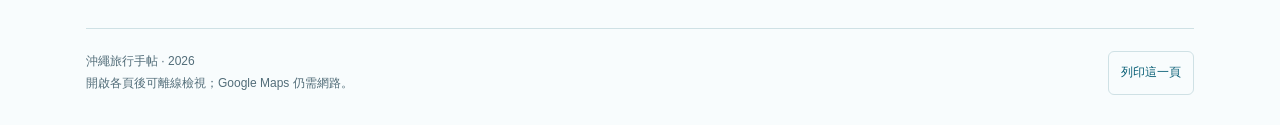
==== commit 7722768b: "Shorten itinerary copy and combine Makishi lunch stop" ====
--- a/index.html
+++ b/index.html
@@ -1,2 +1,2 @@
 <!doctype html>
-<html lang="zh-TW"><head><meta charset="utf-8"><meta name="viewport" content="width=device-width,initial-scale=1,viewport-fit=cover"><meta name="theme-color" content="#075e75"><meta name="description" content="2026 年 11 月 6 日至 10 日沖繩五天四夜行程，包含 Google Maps、租還車提醒與行前準備清單。"><title>11/6 第 1 天｜沖繩旅行手帖</title><link rel="icon" href="./icon.svg" type="image/svg+xml"><link rel="apple-touch-icon" href="./icon.svg"><link rel="manifest" href="./manifest.webmanifest"><link rel="stylesheet" href="./style.css?v=6"><script defer src="./app.js"></script></head><body><a class="skip" href="#main">跳到主要內容</a><header class="shell masthead"><a class="brand" href="./index.html"><svg viewBox="0 0 40 40" aria-hidden="true"><circle cx="20" cy="20" r="20" fill="#075e75"/><circle cx="29" cy="12" r="4" fill="#f5a146"/><path d="M7 24q6-7 12 0t12 0M7 30q6-7 12 0t12 0" fill="none" stroke="#bde8e4" stroke-width="2.3" stroke-linecap="round"/></svg><strong>沖繩旅行手帖</strong></a><div class="trip-date"><span>2026.11.06 — 11.10</span><span>五天四夜，住在那霸</span></div></header><div class="day-nav-wrap"><nav class="shell day-nav" aria-label="選擇日期或行前準備"><a href="./index.html" aria-current="page"><span class="num">11/6</span><small>第 1 天・週五</small></a><a href="./day-2.html"><span class="num">11/7</span><small>第 2 天・週六</small><span class="car-dot">🚗 租車</span></a><a href="./day-3.html"><span class="num">11/8</span><small>第 3 天・週日</small></a><a href="./day-4.html"><span class="num">11/9</span><small>第 4 天・週一</small><span class="car-dot">🚗 還車</span></a><a href="./day-5.html"><span class="num">11/10</span><small>第 5 天・週二</small></a><a href="./prepare.html"><span class="num">行前</span><small>準備清單</small></a></nav></div><main id="main" class="shell"><section class="hero"><div class="hero-copy"><div class="hero-date"><b>第 1 天</b><span>2026 / 11/6（五）</span></div><h1>那霸的第一晚。</h1><p>抵達沖繩、國際通、壽喜燒</p></div><svg class="hero-art" viewBox="0 0 350 300" aria-hidden="true"><circle cx="275" cy="67" r="29" fill="#f5a146" opacity=".95"/><path d="M-20 239Q51 172 126 216T276 209T416 221V330H-20" fill="#128197"/><path d="M-20 271Q57 208 143 253T301 241T401 258V330H-20" fill="#30b6b2"/><path d="M28 187q32-74 81-40t57-76" fill="none" stroke="#9bd3d4" stroke-width="1.3" stroke-dasharray="4 7"/><circle cx="109" cy="148" r="4" fill="#f5a146"/><path d="M174 94l52-5-16-31 10-4 34 33 32 1c14 0 14 12 0 14l-34 3-26 38-11-1 12-35-50-3-11 10-7-1z" fill="#fff" transform="rotate(-12 222 95)"/><path d="M102 278q36-18 72-2m77-29q27-16 62-9" stroke="#c5eee8" fill="none" stroke-width="2"/></svg></section><div class="route" aria-label="今日路線"><span class="route-label">今日路線</span><span>那霸機場</span><i aria-hidden="true">›</i><span>美榮橋</span><i aria-hidden="true">›</i><span>國際通</span></div><details class="position-preview"><summary>今天去哪裡？位置預覽<span>展開方位圖</span></summary><div class="position-content"><p class="position-caption">上北下南、左西右東。方位為概略示意，不按比例；虛線表示主要停靠順序，非實際道路；飯店往返依下方時間表。</p><div class="position-layout"><svg class="position-map" viewBox="0 0 460 410" role="img" aria-label="北朝上的概略方位示意，地點編號對照下方清單"><title>當天地點相對位置</title><rect width="460" height="410" rx="12" fill="#e7f4f5"/><path d="M40 100H420M40 200H420M40 300H420M100 40V370M230 40V370M360 40V370" stroke="#cfe1e5" stroke-dasharray="3 7"/><path d="M425 78V40m-7 10 7-10 7 10" fill="none" stroke="#075e75" stroke-width="2"/><text x="425" y="29" text-anchor="middle" fill="#075e75" font-size="14">北 N</text><text x="295" y="40" text-anchor="middle" class="position-area">那霸市區</text><text x="65" y="370" text-anchor="middle" class="position-area">機場側</text><polyline points="90,290 255,85 365,150 205,190 255,85" fill="none" stroke="#679ca8" stroke-width="2" stroke-dasharray="6 6"/><a href="https://www.google.com/maps/search/?api=1&amp;query=%E9%82%A3%E8%A6%87%E7%A9%BA%E6%B8%AF" target="_blank" rel="noopener noreferrer" aria-label="1 那霸機場，開啟 Google Maps"><title>1 那霸機場</title><circle cx="90" cy="290" r="23" fill="#075e75" stroke="white" stroke-width="3"/><text x="90" y="296" text-anchor="middle" fill="white" font-size="18" font-weight="700">1</text></a><a href="https://www.google.com/maps/search/?api=1&amp;query=Prince%20Smart%20Inn%20Naha" target="_blank" rel="noopener noreferrer" aria-label="2 飯店，開啟 Google Maps"><title>2 飯店</title><circle cx="255" cy="85" r="23" fill="#075e75" stroke="white" stroke-width="3"/><text x="255" y="91" text-anchor="middle" fill="white" font-size="18" font-weight="700">2</text></a><a href="https://www.google.com/maps/search/?api=1&amp;query=%E9%82%A3%E8%A6%87%20%E5%9B%BD%E9%9A%9B%E9%80%9A%E3%82%8A" target="_blank" rel="noopener noreferrer" aria-label="3 國際通，開啟 Google Maps"><title>3 國際通</title><circle cx="365" cy="150" r="23" fill="#075e75" stroke="white" stroke-width="3"/><text x="365" y="156" text-anchor="middle" fill="white" font-size="18" font-weight="700">3</text></a><a href="https://www.google.com/maps/search/?api=1&amp;query=%E3%81%8A%E8%82%89%E3%81%AE%E4%B8%80%E5%BF%83%20%E9%82%A3%E8%A6%87%20%E4%B9%85%E8%8C%82%E5%9C%B01-5-1" target="_blank" rel="noopener noreferrer" aria-label="4 一心壽喜燒，開啟 Google Maps"><title>4 一心壽喜燒</title><circle cx="205" cy="190" r="23" fill="#075e75" stroke="white" stroke-width="3"/><text x="205" y="196" text-anchor="middle" fill="white" font-size="18" font-weight="700">4</text></a></svg><ol class="position-list"><li><a href="https://www.google.com/maps/search/?api=1&amp;query=%E9%82%A3%E8%A6%87%E7%A9%BA%E6%B8%AF" target="_blank" rel="noopener noreferrer"><span aria-hidden="true">1</span>那霸機場<small>開啟地圖</small></a></li><li><a href="https://www.google.com/maps/search/?api=1&amp;query=Prince%20Smart%20Inn%20Naha" target="_blank" rel="noopener noreferrer"><span aria-hidden="true">2</span>飯店<small>開啟地圖</small></a></li><li><a href="https://www.google.com/maps/search/?api=1&amp;query=%E9%82%A3%E8%A6%87%20%E5%9B%BD%E9%9A%9B%E9%80%9A%E3%82%8A" target="_blank" rel="noopener noreferrer"><span aria-hidden="true">3</span>國際通<small>開啟地圖</small></a></li><li><a href="https://www.google.com/maps/search/?api=1&amp;query=%E3%81%8A%E8%82%89%E3%81%AE%E4%B8%80%E5%BF%83%20%E9%82%A3%E8%A6%87%20%E4%B9%85%E8%8C%82%E5%9C%B01-5-1" target="_blank" rel="noopener noreferrer"><span aria-hidden="true">4</span>一心壽喜燒<small>開啟地圖</small></a></li></ol></div><p class="position-footnote">依編號對照地點；點編號或名稱可開啟 Google Maps。當天最後回飯店。</p></div></details><div class="main-grid"><div><div class="notice"><strong>🍽️ 20:00 壽喜燒需要先預約</strong><p>目前尚未確認座位。若通關較晚，晚餐優先，逛街可移到 11/9。</p></div><div class="section-heading"><h2>今天這樣走</h2><span>點「地圖」開啟 Google Maps</span></div><div class="legend"><span>🍽️ 吃飯</span><span>🏨 飯店</span><span>🚗 租還車</span></div><ol class="timeline"><li class="stop place"><span class="stop-icon" aria-hidden="true">📍</span><div class="stop-time">17:10</div><div class="stop-title-row"><h3>抵達那霸機場</h3><a class="map-button" href="https://www.google.com/maps/search/?api=1&amp;query=%E9%82%A3%E8%A6%87%E7%A9%BA%E6%B8%AF%20%E6%B2%96%E7%B8%84%E7%9C%8C%E9%82%A3%E8%A6%87%E5%B8%82%E9%8F%A1%E6%B0%B4150" target="_blank" rel="noopener noreferrer" aria-label="抵達那霸機場，開啟 Google Maps">📍 地圖</a></div><div class="stop-body"></div></li><li class="stop hotel"><span class="stop-icon" aria-hidden="true">🏨</span><div class="stop-time">約 18:00～19:00</div><div class="stop-title-row"><h3>前往飯店並 Check-in</h3></div><div class="stop-body"><ul><li>機場依「ゆいレール／Monorail」指標，步行到「那霸機場站」。</li><li>搭 Yui Rail <strong>往「てだこ浦西」方向</strong>，在 <a href="https://www.google.com/maps/search/?api=1&amp;query=%E7%BE%8E%E6%A0%84%E6%A9%8B%E9%A7%85%20%E6%B2%96%E7%B8%84%E7%9C%8C%E9%82%A3%E8%A6%87%E5%B8%82" target="_blank" rel="noopener noreferrer">美榮橋站（美栄橋駅）<span class="sr-only">（開啟 Google Maps）</span></a>（08 號站）下車。</li><li>從美榮橋站<strong>步行約 4 分鐘</strong>到 <a href="https://www.google.com/maps/search/?api=1&amp;query=Prince%20Smart%20Inn%20Naha%20%E6%B2%96%E7%B8%84%E7%9C%8C%E9%82%A3%E8%A6%87%E5%B8%82%E6%9D%BE%E5%B1%B12%E4%B8%81%E7%9B%AE4-13" target="_blank" rel="noopener noreferrer">那霸王子智能旅店（Prince Smart Inn Naha）<span class="sr-only">（開啟 Google Maps）</span></a>；機場至美榮橋車程約 15 分鐘。</li></ul></div></li><li class="stop place"><span class="stop-icon" aria-hidden="true">📍</span><div class="stop-time">19:00～19:45</div><div class="stop-title-row"><h3>國際通</h3><a class="map-button" href="https://www.google.com/maps/search/?api=1&amp;query=%E9%82%A3%E8%A6%87%20%E5%9B%BD%E9%9A%9B%E9%80%9A%E3%82%8A" target="_blank" rel="noopener noreferrer" aria-label="國際通，開啟 Google Maps">📍 地圖</a></div><div class="stop-body"><p>（視通關時間彈性逛）：</p><ul><li><a href="https://www.google.com/maps/search/?api=1&amp;query=SNOOPY%27S%20SURF%20SHOP%20%E9%82%A3%E8%A6%87%E5%BA%97%20%E6%B2%96%E7%B8%84%E7%9C%8C%E9%82%A3%E8%A6%87%E5%B8%82%E6%9D%BE%E5%B0%BE2-3-13" target="_blank" rel="noopener noreferrer">SNOOPY’S SURF SHOP 那霸店<span class="sr-only">（開啟 Google Maps）</span></a>（週五 20:00 關門，優先）。</li><li>🍽️ <a href="https://www.google.com/maps/search/?api=1&amp;query=%E9%9B%AA%E5%A1%A9%E3%81%95%E3%82%93%E3%81%A9%E5%9B%BD%E9%9A%9B%E9%80%9A%E3%82%8A%E6%9C%AC%E5%BA%97%20%E6%B2%96%E7%B8%84%E7%9C%8C%E9%82%A3%E8%A6%87%E5%B8%82%E4%B9%85%E8%8C%82%E5%9C%B03-1-1" target="_blank" rel="noopener noreferrer">雪鹽國際通本店（雪塩さんど）<span class="sr-only">（開啟 Google Maps）</span></a>：雪鹽伴手禮、<strong>雪鹽冰淇淋</strong>（同店，不必另跑冰店）。</li></ul></div></li><li class="stop meal"><span class="stop-icon" aria-hidden="true">🍽️</span><div class="stop-time">20:00</div><div class="stop-title-row"><h3>一心壽喜燒（お肉の一心）</h3><a class="map-button" href="https://www.google.com/maps/search/?api=1&amp;query=%E3%81%8A%E8%82%89%E3%81%AE%E4%B8%80%E5%BF%83%20%E6%B2%96%E7%B8%84%E7%9C%8C%E9%82%A3%E8%A6%87%E5%B8%82%E4%B9%85%E8%8C%82%E5%9C%B01-5-1" target="_blank" rel="noopener noreferrer" aria-label="一心壽喜燒（お肉の一心），開啟 Google Maps">📍 地圖</a></div><div class="stop-body"><p><strong>（壽喜燒晚餐）</strong>，<strong>需要先預約，目前尚未確認座位</strong>。</p></div></li><li class="stop hotel"><span class="stop-icon" aria-hidden="true">🏨</span><div class="stop-time">回飯店</div><div class="stop-title-row"><h3>飯後散步、回飯店休息</h3></div><div class="stop-body"></div></li></ol><div class="day-note"><p><strong>提醒：</strong> 抵達日若通關較晚，直接以 20:00 壽喜燒為優先；SNOOPY、雪鹽店可移到 11/9 晚上。</p></div><div class="day-note"><p><strong>這趟餐飲：</strong>11/7 なかむら屋沖繩麵、11/8 小やじ豬排飯與 Ocean Boo! 阿古豬涮涮鍋、11/9 丸幸拉麵。HUU’S COFFEE 與蛋包飯只列候補。</p></div></div><aside class="aside" aria-label="住宿與租車資訊"><section class="stay-panel"><span class="mini">🏨 這幾晚的落腳處</span><h2>那霸王子智能旅店</h2><span class="mini" lang="en">Prince Smart Inn Naha</span><p>四晚都住這裡。<br>美榮橋站步行約 4 分鐘<br>松山 2 丁目 4-13</p><a class="map-button" target="_blank" rel="noopener noreferrer" href="https://www.google.com/maps/search/?api=1&amp;query=Prince%20Smart%20Inn%20Naha%20%E6%B2%96%E7%B8%84%E7%9C%8C%E9%82%A3%E8%A6%87%E5%B8%82%E6%9D%BE%E5%B1%B12%E4%B8%81%E7%9B%AE4-13">📍 飯店 Google Maps</a></section><section class="transport"><h2>🚗 租還車，記這兩天</h2><p><strong>11/7（六）08:30 左右取車</strong><br>11/9（一）17:00～18:00 還車<br>目標 18:00 前完成；實際依租車訂單。</p></section><p class="hint">飯店停車場 23:00～翌日 07:00 原則上無法進出；11/9 早上 07:00 出庫。<a href="https://www.princehotels.co.jp/psi/naha/faq/" target="_blank" rel="noopener noreferrer">檢視停車規定</a>。<br>移動時間為規劃估計，非即時導航；營業與臨休依店家公告。</p></aside></div><nav class="pagination" aria-label="前後頁面"><a href="./prepare.html"><small>出發之前</small>行前準備清單</a><a href="./day-2.html"><small>下一天</small>11/7 第 2 天</a></nav><footer class="footer"><span>沖繩旅行手帖 · 2026<br>開啟各頁後可離線檢視；Google Maps 仍需網路。</span><button class="print-button" data-print hidden>列印這一頁</button></footer></main></body></html>+<html lang="zh-TW"><head><meta charset="utf-8"><meta name="viewport" content="width=device-width,initial-scale=1,viewport-fit=cover"><meta name="theme-color" content="#075e75"><meta name="description" content="2026 年 11 月 6 日至 10 日沖繩五天四夜行程，包含 Google Maps、租還車提醒與行前準備清單。"><title>11/6 第 1 天｜沖繩旅行手帖</title><link rel="icon" href="./icon.svg" type="image/svg+xml"><link rel="apple-touch-icon" href="./icon.svg"><link rel="manifest" href="./manifest.webmanifest"><link rel="stylesheet" href="./style.css?v=6"><script defer src="./app.js"></script></head><body><a class="skip" href="#main">跳到主要內容</a><header class="shell masthead"><a class="brand" href="./index.html"><svg viewBox="0 0 40 40" aria-hidden="true"><circle cx="20" cy="20" r="20" fill="#075e75"/><circle cx="29" cy="12" r="4" fill="#f5a146"/><path d="M7 24q6-7 12 0t12 0M7 30q6-7 12 0t12 0" fill="none" stroke="#bde8e4" stroke-width="2.3" stroke-linecap="round"/></svg><strong>沖繩旅行手帖</strong></a><div class="trip-date"><span>2026.11.06 — 11.10</span><span>五天四夜，住在那霸</span></div></header><div class="day-nav-wrap"><nav class="shell day-nav" aria-label="選擇日期或行前準備"><a href="./index.html" aria-current="page"><span class="num">11/6</span><small>第 1 天・週五</small></a><a href="./day-2.html"><span class="num">11/7</span><small>第 2 天・週六</small><span class="car-dot">🚗 租車</span></a><a href="./day-3.html"><span class="num">11/8</span><small>第 3 天・週日</small></a><a href="./day-4.html"><span class="num">11/9</span><small>第 4 天・週一</small><span class="car-dot">🚗 還車</span></a><a href="./day-5.html"><span class="num">11/10</span><small>第 5 天・週二</small></a><a href="./prepare.html"><span class="num">行前</span><small>準備清單</small></a></nav></div><main id="main" class="shell"><section class="hero"><div class="hero-copy"><div class="hero-date"><b>第 1 天</b><span>2026 / 11/6（五）</span></div><h1>那霸的第一晚。</h1><p>抵達沖繩、國際通、壽喜燒</p></div><svg class="hero-art" viewBox="0 0 350 300" aria-hidden="true"><circle cx="275" cy="67" r="29" fill="#f5a146" opacity=".95"/><path d="M-20 239Q51 172 126 216T276 209T416 221V330H-20" fill="#128197"/><path d="M-20 271Q57 208 143 253T301 241T401 258V330H-20" fill="#30b6b2"/><path d="M28 187q32-74 81-40t57-76" fill="none" stroke="#9bd3d4" stroke-width="1.3" stroke-dasharray="4 7"/><circle cx="109" cy="148" r="4" fill="#f5a146"/><path d="M174 94l52-5-16-31 10-4 34 33 32 1c14 0 14 12 0 14l-34 3-26 38-11-1 12-35-50-3-11 10-7-1z" fill="#fff" transform="rotate(-12 222 95)"/><path d="M102 278q36-18 72-2m77-29q27-16 62-9" stroke="#c5eee8" fill="none" stroke-width="2"/></svg></section><div class="route" aria-label="今日路線"><span class="route-label">今日路線</span><span>那霸機場</span><i aria-hidden="true">›</i><span>美榮橋</span><i aria-hidden="true">›</i><span>國際通</span></div><details class="position-preview"><summary>今天去哪裡？位置預覽<span>展開</span></summary><div class="position-content"><p class="position-caption">上北下南，不按比例；虛線為停靠順序，非實際道路。</p><div class="position-layout"><svg class="position-map" viewBox="0 0 460 410" role="img" aria-label="北朝上的概略方位示意，地點編號對照下方清單"><title>當天地點相對位置</title><rect width="460" height="410" rx="12" fill="#e7f4f5"/><path d="M40 100H420M40 200H420M40 300H420M100 40V370M230 40V370M360 40V370" stroke="#cfe1e5" stroke-dasharray="3 7"/><path d="M425 78V40m-7 10 7-10 7 10" fill="none" stroke="#075e75" stroke-width="2"/><text x="425" y="29" text-anchor="middle" fill="#075e75" font-size="14">北 N</text><text x="295" y="40" text-anchor="middle" class="position-area">那霸市區</text><text x="65" y="370" text-anchor="middle" class="position-area">機場側</text><polyline points="90,290 255,85 365,150 205,190 255,85" fill="none" stroke="#679ca8" stroke-width="2" stroke-dasharray="6 6"/><a href="https://www.google.com/maps/search/?api=1&amp;query=%E9%82%A3%E8%A6%87%E7%A9%BA%E6%B8%AF" target="_blank" rel="noopener noreferrer" aria-label="1 那霸機場，開啟 Google Maps"><title>1 那霸機場</title><circle cx="90" cy="290" r="23" fill="#075e75" stroke="white" stroke-width="3"/><text x="90" y="296" text-anchor="middle" fill="white" font-size="18" font-weight="700">1</text></a><a href="https://www.google.com/maps/search/?api=1&amp;query=Prince%20Smart%20Inn%20Naha" target="_blank" rel="noopener noreferrer" aria-label="2 飯店，開啟 Google Maps"><title>2 飯店</title><circle cx="255" cy="85" r="23" fill="#075e75" stroke="white" stroke-width="3"/><text x="255" y="91" text-anchor="middle" fill="white" font-size="18" font-weight="700">2</text></a><a href="https://www.google.com/maps/search/?api=1&amp;query=%E9%82%A3%E8%A6%87%20%E5%9B%BD%E9%9A%9B%E9%80%9A%E3%82%8A" target="_blank" rel="noopener noreferrer" aria-label="3 國際通，開啟 Google Maps"><title>3 國際通</title><circle cx="365" cy="150" r="23" fill="#075e75" stroke="white" stroke-width="3"/><text x="365" y="156" text-anchor="middle" fill="white" font-size="18" font-weight="700">3</text></a><a href="https://www.google.com/maps/search/?api=1&amp;query=%E3%81%8A%E8%82%89%E3%81%AE%E4%B8%80%E5%BF%83%20%E9%82%A3%E8%A6%87%20%E4%B9%85%E8%8C%82%E5%9C%B01-5-1" target="_blank" rel="noopener noreferrer" aria-label="4 一心壽喜燒，開啟 Google Maps"><title>4 一心壽喜燒</title><circle cx="205" cy="190" r="23" fill="#075e75" stroke="white" stroke-width="3"/><text x="205" y="196" text-anchor="middle" fill="white" font-size="18" font-weight="700">4</text></a></svg><ol class="position-list"><li><a href="https://www.google.com/maps/search/?api=1&amp;query=%E9%82%A3%E8%A6%87%E7%A9%BA%E6%B8%AF" target="_blank" rel="noopener noreferrer"><span aria-hidden="true">1</span>那霸機場<small>開啟地圖</small></a></li><li><a href="https://www.google.com/maps/search/?api=1&amp;query=Prince%20Smart%20Inn%20Naha" target="_blank" rel="noopener noreferrer"><span aria-hidden="true">2</span>飯店<small>開啟地圖</small></a></li><li><a href="https://www.google.com/maps/search/?api=1&amp;query=%E9%82%A3%E8%A6%87%20%E5%9B%BD%E9%9A%9B%E9%80%9A%E3%82%8A" target="_blank" rel="noopener noreferrer"><span aria-hidden="true">3</span>國際通<small>開啟地圖</small></a></li><li><a href="https://www.google.com/maps/search/?api=1&amp;query=%E3%81%8A%E8%82%89%E3%81%AE%E4%B8%80%E5%BF%83%20%E9%82%A3%E8%A6%87%20%E4%B9%85%E8%8C%82%E5%9C%B01-5-1" target="_blank" rel="noopener noreferrer"><span aria-hidden="true">4</span>一心壽喜燒<small>開啟地圖</small></a></li></ol></div><p class="position-footnote">點編號或名稱開啟 Google Maps。</p></div></details><div class="main-grid"><div><div class="notice"><strong>🍽️ 20:00 壽喜燒需預約</strong><p>通關較晚就直接吃晚餐。</p></div><div class="section-heading"><h2>今天這樣走</h2><span>點「地圖」開啟 Google Maps</span></div><div class="legend"><span>🍽️ 吃飯</span><span>🏨 飯店</span><span>🚗 租還車</span></div><ol class="timeline"><li class="stop place"><span class="stop-icon" aria-hidden="true">📍</span><div class="stop-time">17:10</div><div class="stop-title-row"><h3>抵達那霸機場</h3><a class="map-button" href="https://www.google.com/maps/search/?api=1&amp;query=%E9%82%A3%E8%A6%87%E7%A9%BA%E6%B8%AF%20%E6%B2%96%E7%B8%84%E7%9C%8C%E9%82%A3%E8%A6%87%E5%B8%82%E9%8F%A1%E6%B0%B4150" target="_blank" rel="noopener noreferrer" aria-label="抵達那霸機場，開啟 Google Maps">📍 地圖</a></div><div class="stop-body"></div></li><li class="stop hotel"><span class="stop-icon" aria-hidden="true">🏨</span><div class="stop-time">約 18:00～19:00</div><div class="stop-title-row"><h3>前往飯店並 Check-in</h3></div><div class="stop-body"><p>單軌往「てだこ浦西」，美榮橋站下車，約 15 分鐘；步行約 4 分鐘到飯店。</p></div></li><li class="stop place"><span class="stop-icon" aria-hidden="true">📍</span><div class="stop-time">19:00～19:45</div><div class="stop-title-row"><h3>國際通</h3><a class="map-button" href="https://www.google.com/maps/search/?api=1&amp;query=%E9%82%A3%E8%A6%87%20%E5%9B%BD%E9%9A%9B%E9%80%9A%E3%82%8A" target="_blank" rel="noopener noreferrer" aria-label="國際通，開啟 Google Maps">📍 地圖</a></div><div class="stop-body"><p><a href="https://www.google.com/maps/search/?api=1&amp;query=SNOOPY%27S%20SURF%20SHOP%20%E9%82%A3%E8%A6%87%E5%BA%97%20%E6%B2%96%E7%B8%84%E7%9C%8C%E9%82%A3%E8%A6%87%E5%B8%82%E6%9D%BE%E5%B0%BE2-3-13" target="_blank" rel="noopener noreferrer">SNOOPY’S SURF SHOP 那霸店<span class="sr-only"></span></a>（20:00 關門）、<a href="https://www.google.com/maps/search/?api=1&amp;query=%E9%9B%AA%E5%A1%A9%E3%81%95%E3%82%93%E3%81%A9%E5%9B%BD%E9%9A%9B%E9%80%9A%E3%82%8A%E6%9C%AC%E5%BA%97%20%E6%B2%96%E7%B8%84%E7%9C%8C%E9%82%A3%E8%A6%87%E5%B8%82%E4%B9%85%E8%8C%82%E5%9C%B03-1-1" target="_blank" rel="noopener noreferrer">雪鹽國際通本店（雪塩さんど）<span class="sr-only"></span></a>。</p></div></li><li class="stop meal"><span class="stop-icon" aria-hidden="true">🍽️</span><div class="stop-time">20:00</div><div class="stop-title-row"><h3>一心壽喜燒（お肉の一心）</h3><a class="map-button" href="https://www.google.com/maps/search/?api=1&amp;query=%E3%81%8A%E8%82%89%E3%81%AE%E4%B8%80%E5%BF%83%20%E6%B2%96%E7%B8%84%E7%9C%8C%E9%82%A3%E8%A6%87%E5%B8%82%E4%B9%85%E8%8C%82%E5%9C%B01-5-1" target="_blank" rel="noopener noreferrer" aria-label="一心壽喜燒（お肉の一心），開啟 Google Maps">📍 地圖</a></div><div class="stop-body"><p><strong>需預約，座位未確認。</strong></p></div></li><li class="stop hotel"><span class="stop-icon" aria-hidden="true">🏨</span><div class="stop-time">回飯店</div><div class="stop-title-row"><h3>飯後散步、回飯店休息</h3></div><div class="stop-body"></div></li></ol></div><aside class="aside" aria-label="住宿與租車資訊"><section class="stay-panel"><span class="mini">🏨 這幾晚的落腳處</span><h2>那霸王子智能旅店</h2><span class="mini" lang="en">Prince Smart Inn Naha</span><p>四晚都住這裡。<br>美榮橋站步行約 4 分鐘<br>松山 2 丁目 4-13</p><a class="map-button" target="_blank" rel="noopener noreferrer" href="https://www.google.com/maps/search/?api=1&amp;query=Prince%20Smart%20Inn%20Naha%20%E6%B2%96%E7%B8%84%E7%9C%8C%E9%82%A3%E8%A6%87%E5%B8%82%E6%9D%BE%E5%B1%B12%E4%B8%81%E7%9B%AE4-13">📍 飯店 Google Maps</a></section><section class="transport"><h2>🚗 租還車，記這兩天</h2><p><strong>11/7（六）08:30 左右取車</strong><br>11/9（一）17:00～18:00 還車<br>目標 18:00 前完成；實際依租車訂單。</p></section><p class="hint">停車場 23:00～07:00 無法進出。<a href="https://www.princehotels.co.jp/psi/naha/faq/" target="_blank" rel="noopener noreferrer">停車規定</a><br>車程為估計；營業依店家公告。</p></aside></div><nav class="pagination" aria-label="前後頁面"><a href="./prepare.html"><small>出發之前</small>行前準備清單</a><a href="./day-2.html"><small>下一天</small>11/7 第 2 天</a></nav><footer class="footer"><span>沖繩旅行手帖 · 2026<br>開啟各頁後可離線檢視；Google Maps 仍需網路。</span><button class="print-button" data-print hidden>列印這一頁</button></footer></main></body></html>
